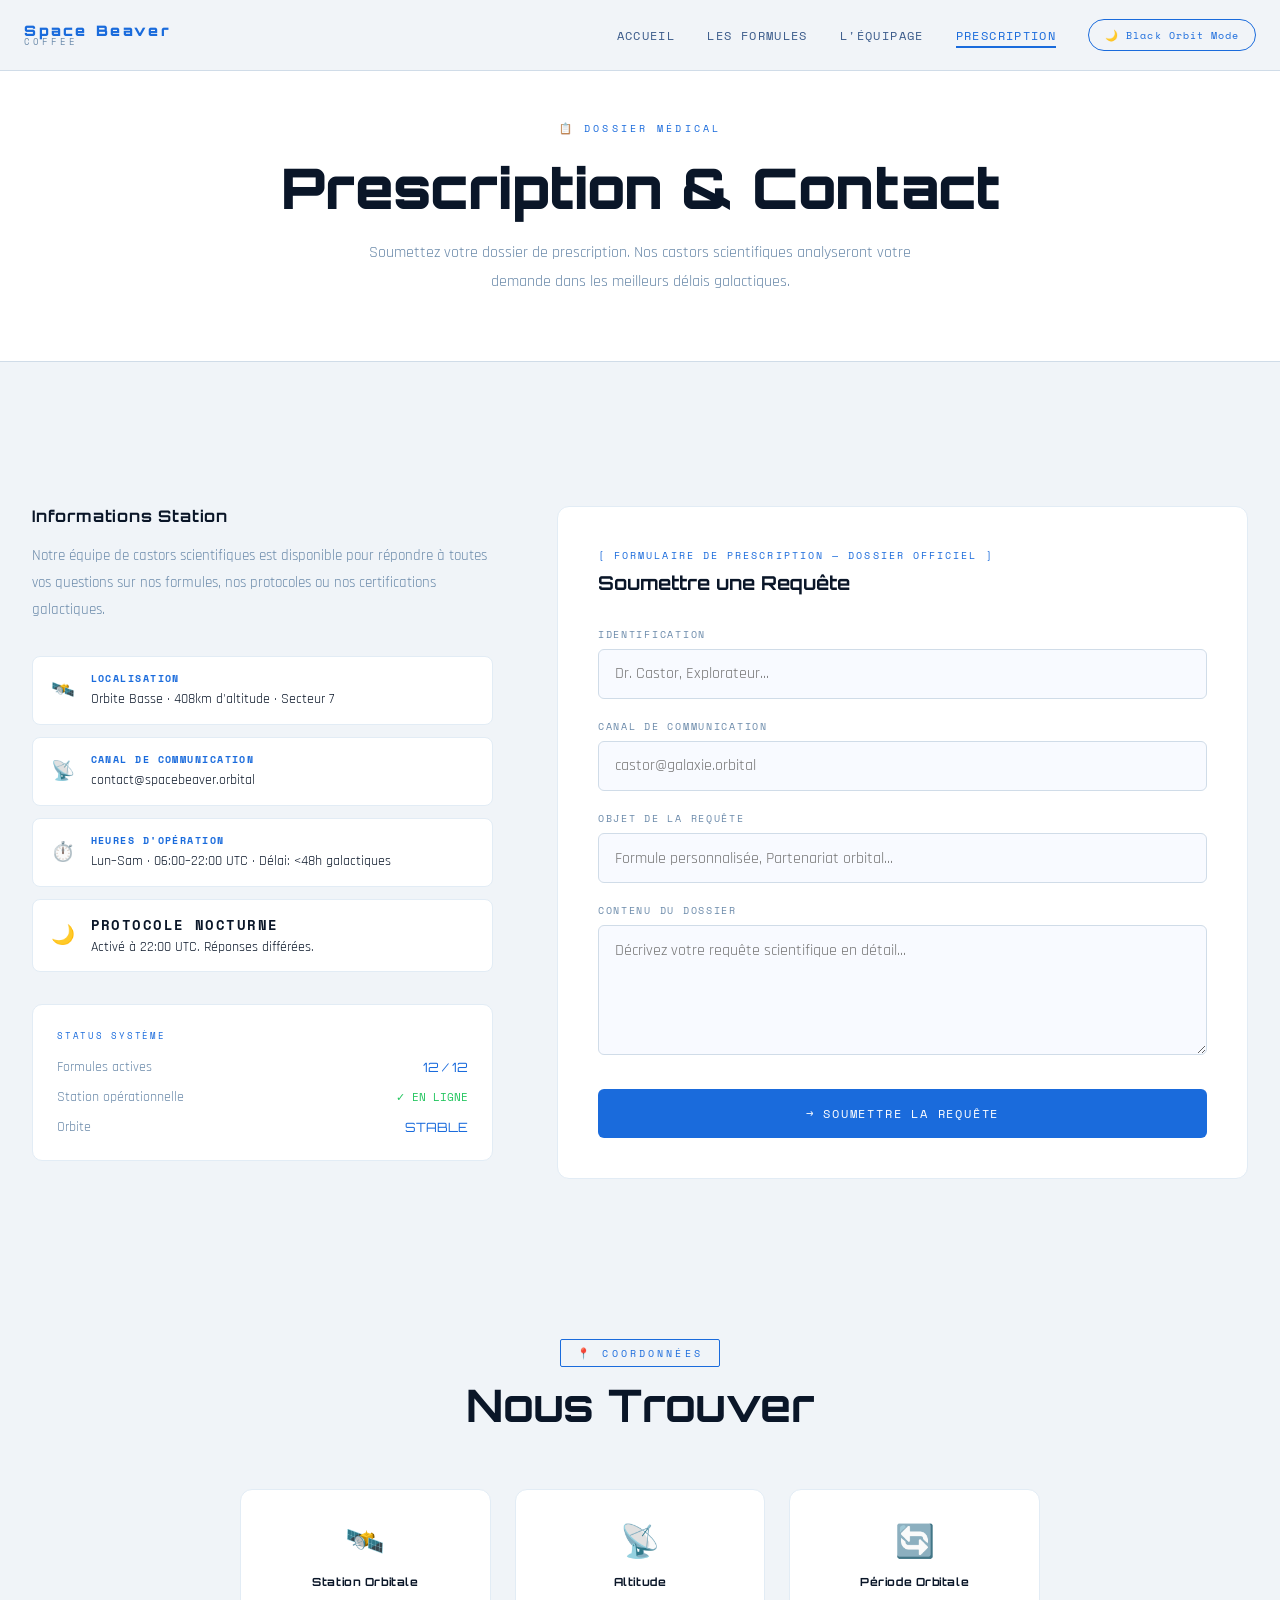
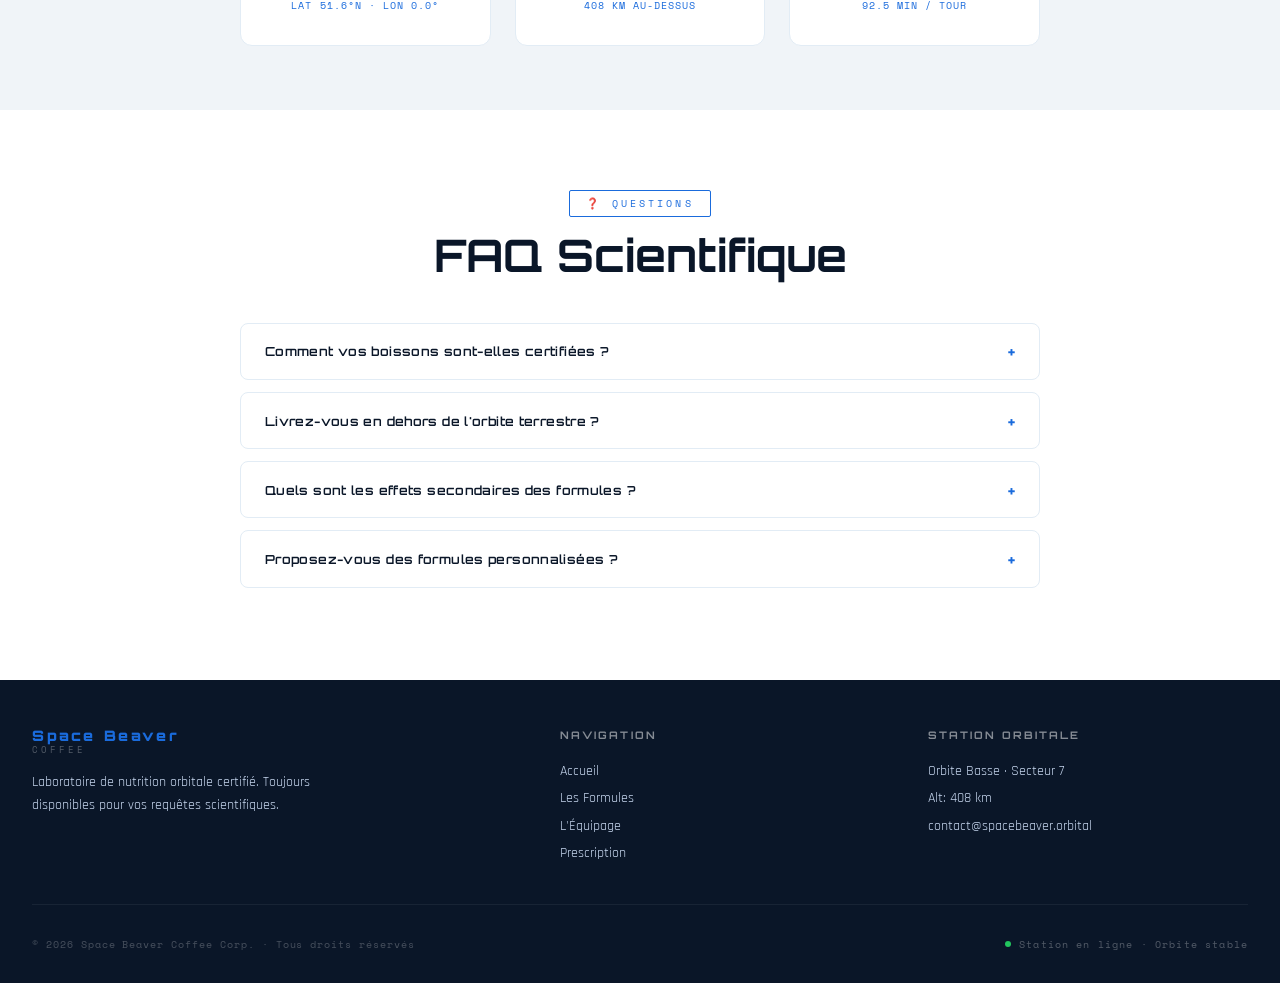
==== contact.html @ 64aaf536 "Adding V 0.4" ====
<!DOCTYPE html>
<!-- contact.html — page de contact + FAQ
     formulaire avec validation JS
     version jour : style dossier médical
     version nuit : style terminal informatique -->
<html lang="fr">
<head>
  <meta charset="UTF-8" />
  <meta name="viewport" content="width=device-width, initial-scale=1.0" />
  <title>Prescription — Space Beaver Coffee</title>
  <link rel="stylesheet" href="css/style.css" />
  <link rel="icon" href="data:image/svg+xml,<svg xmlns='http://www.w3.org/2000/svg' viewBox='0 0 100 100'><text y='.9em' font-size='90'>🦫</text></svg>" />
  <!-- styles locaux à cette page
       j'aurais pu les mettre dans style.css mais c'est plus lisible ici
       la FAQ et la section coordonnées sont propres à cette page -->
  <style>

    /* ---- PSEUDO-ÉLÉMENT TERMINAL en mode nuit ----
       j'ajoute un texte "terminal" en haut du formulaire via ::before
       ça donne l'ambiance "console" sans toucher au HTML */
    body.dark-mode .contact-form-wrapper::before {
      content: '> TERMINAL STATION NOIRE — ENCRYPTION ACTIVE';
      display: block;
      font-family: 'Space Mono', monospace;
      font-size: 0.55rem;
      letter-spacing: 0.2em;
      color: #00f5d4;
      padding: 0.5rem 0;
      border-bottom: 1px solid rgba(0,245,212,0.2);
      margin-bottom: 1.5rem;
      animation: blink 1.2s step-end infinite;
    }

    /* ---- la vraie déclaration de la classe (on garde pour héritage) ---- */
    body.dark-mode .contact-form-wrapper {
      font-family: 'Space Mono', monospace;
    }

    body.dark-mode .contact-form-wrapper::before {
      content: '> TERMINAL STATION NOIRE — ENCRYPTION ACTIVE';
      display: block;
      font-family: 'Space Mono', monospace;
      font-size: 0.55rem;
      letter-spacing: 0.2em;
      color: #00f5d4;
      padding: 0.5rem 0;
      border-bottom: 1px solid rgba(0,245,212,0.2);
      margin-bottom: 1.5rem;
      animation: blink 1.2s step-end infinite;
    }

    /* FAQ Section */
    .faq-section {
      padding: 5rem 2rem;
      background: var(--bg-secondary);
      transition: background 0.4s;
    }

    .faq-inner {
      max-width: 800px;
      margin: 0 auto;
    }

    .faq-item {
      border: 1px solid var(--border-card);
      border-radius: 8px;
      margin-bottom: 0.75rem;
      overflow: hidden;
      transition: border-color 0.3s;
    }

    .faq-item:hover { border-color: var(--accent); }

    body.dark-mode .faq-item:hover {
      box-shadow: 0 0 15px rgba(176,38,255,0.15);
    }

    .faq-question {
      width: 100%;
      background: none;
      border: none;
      padding: 1.1rem 1.5rem;
      display: flex;
      align-items: center;
      justify-content: space-between;
      cursor: pointer;
      text-align: left;
      font-family: 'Orbitron', monospace;
      font-size: 0.78rem;
      font-weight: 600;
      color: var(--text-primary);
      letter-spacing: 0.03em;
      transition: color 0.3s;
    }

    .faq-question:hover { color: var(--accent); }

    .faq-icon {
      font-size: 1rem;
      color: var(--accent);
      transition: transform 0.3s ease;
      flex-shrink: 0;
      margin-left: 1rem;
    }

    .faq-item.open .faq-icon { transform: rotate(45deg); }

    .faq-answer {
      max-height: 0;
      overflow: hidden;
      transition: max-height 0.4s ease, padding 0.3s ease;
      padding: 0 1.5rem;
      font-size: 0.9rem;
      color: var(--text-muted);
      line-height: 1.7;
      font-family: 'Rajdhani', sans-serif;
    }

    .faq-item.open .faq-answer {
      max-height: 200px;
      padding: 0 1.5rem 1.25rem;
    }

    /* Location section */
    .location-section {
      padding: 4rem 2rem;
      background: var(--bg-primary);
      text-align: center;
      transition: background 0.4s;
    }

    .location-inner { max-width: 800px; margin: 0 auto; }

    .location-card {
      display: grid;
      grid-template-columns: repeat(3, 1fr);
      gap: 1.5rem;
      margin-top: 2.5rem;
    }

    .loc-item {
      padding: 2rem 1.5rem;
      background: var(--bg-card);
      border: 1px solid var(--border-card);
      border-radius: 12px;
      transition: all 0.3s ease;
    }

    .loc-item:hover {
      border-color: var(--accent);
      transform: translateY(-4px);
      box-shadow: var(--shadow-card);
    }

    .loc-icon { font-size: 2rem; margin-bottom: 0.75rem; }

    .loc-title {
      font-family: 'Orbitron', monospace;
      font-size: 0.7rem;
      font-weight: 700;
      color: var(--text-primary);
      margin-bottom: 0.5rem;
      letter-spacing: 0.05em;
    }

    .loc-value {
      font-family: 'Space Mono', monospace;
      font-size: 0.65rem;
      color: var(--accent);
      letter-spacing: 0.1em;
    }

    body.dark-mode .loc-value {
      text-shadow: 0 0 8px rgba(176,38,255,0.4);
    }

    @media (max-width: 768px) {
      .location-card { grid-template-columns: 1fr; }
    }
  </style>
</head>
<body>

<!-- NAVBAR (commune à toutes les pages) -->
<nav class="navbar">
  <div class="nav-container">
    <a href="index.html" class="nav-logo">
      <span class="logo-top">Space Beaver</span>
      <span class="logo-bottom">Coffee</span>
    </a>
    <!-- nav-links contient aussi le bouton toggle, plus simple à gérer -->
    <ul class="nav-links" id="navLinks">
      <li><a href="index.html">Accueil</a></li>
      <li><a href="menu.html">Les Formules</a></li>
      <li><a href="crew.html">L'Équipage</a></li>
      <li><a href="contact.html" class="active">Prescription</a></li>
      <li>
        <button class="mode-toggle">🌙 Black Orbit Mode</button>
      </li>
    </ul>
    <button class="burger" id="burger" aria-label="Menu mobile">
      <span></span><span></span><span></span>
    </button>
  </div>
</nav>

<!-- PAGE HERO -->
<div class="page-hero">
  <div class="day-content">
    <span class="page-hero-label">📋 Dossier Médical</span>
    <h1 class="page-hero-title">Prescription & Contact</h1>
    <p class="page-hero-desc">Soumettez votre dossier de prescription. Nos castors scientifiques analyseront votre demande dans les meilleurs délais galactiques.</p>
  </div>
  <div class="night-content">
    <span class="page-hero-label" style="color:#b026ff;">⚡ Terminal Clandestin</span>
    <h1 class="page-hero-title" style="color:#b026ff;">Transmission Cryptée</h1>
    <p class="page-hero-desc" style="color:#9ab0d4;">Canal de communication sécurisé. Chiffrement galactique activé. Vos données sont protégées par 12 couches d'encryption quantique.</p>
  </div>
</div>

<!-- =============================================
     SECTION CONTACT
     grille 2 colonnes : infos à gauche, formulaire à droite
     le formulaire est validé en JS dans main.js
     ============================================= -->
<section class="contact-section">
  <div class="contact-inner">
    <div class="contact-grid">

      <!-- INFO PANEL -->
      <div class="contact-info reveal">
        <div class="day-content">
          <h3>Informations Station</h3>
          <p>Notre équipe de castors scientifiques est disponible pour répondre à toutes vos questions sur nos formules, nos protocoles ou nos certifications galactiques.</p>
        </div>
        <div class="night-content">
          <h3 style="color:#b026ff;">Canal Sécurisé Activé</h3>
          <p style="color:#9ab0d4;">Transmission reçue. Analyse en cours. Votre message sera traité par l'équipe nocturne après vérification de votre niveau d'habilitation.</p>
        </div>

        <div class="contact-detail">
          <span class="detail-icon">🛰️</span>
          <div class="detail-text">
            <strong>Localisation</strong>
            <span>Orbite Basse · 408km d'altitude · Secteur 7</span>
          </div>
        </div>

        <div class="contact-detail">
          <span class="detail-icon">📡</span>
          <div class="detail-text">
            <strong>Canal de communication</strong>
            <span>contact@spacebeaver.orbital</span>
          </div>
        </div>

        <div class="contact-detail">
          <span class="detail-icon">⏱️</span>
          <div class="detail-text">
            <strong>Heures d'opération</strong>
            <span>Lun–Sam · 06:00–22:00 UTC · Délai: &lt;48h galactiques</span>
          </div>
        </div>

        <div class="contact-detail">
          <span class="detail-icon">🌙</span>
          <div class="detail-text">
            <strong>
              <span class="day-content">Protocole Nocturne</span>
              <span class="night-content" style="color:#b026ff;">Protocole Actif</span>
            </strong>
            <span>
              <span class="day-content">Activé à 22:00 UTC. Réponses différées.</span>
              <span class="night-content" style="color:#b026ff;">⚠️ Surveillance renforcée en cours</span>
            </span>
          </div>
        </div>

        <!-- Stats block -->
        <div style="margin-top:2rem;padding:1.5rem;background:var(--bg-card);border:1px solid var(--border-card);border-radius:10px;" class="day-content">
          <div style="font-family:'Space Mono',monospace;font-size:0.55rem;letter-spacing:0.2em;color:var(--accent);margin-bottom:1rem;text-transform:uppercase;">Status Système</div>
          <div style="display:flex;flex-direction:column;gap:0.75rem;">
            <div style="display:flex;align-items:center;justify-content:space-between;">
              <span style="font-size:0.85rem;color:var(--text-muted);">Formules actives</span>
              <span style="font-family:'Orbitron',monospace;font-size:0.8rem;color:var(--accent);">12 / 12</span>
            </div>
            <div style="display:flex;align-items:center;justify-content:space-between;">
              <span style="font-size:0.85rem;color:var(--text-muted);">Station opérationnelle</span>
              <span style="font-family:'Space Mono',monospace;font-size:0.7rem;color:#22c55e;">✓ EN LIGNE</span>
            </div>
            <div style="display:flex;align-items:center;justify-content:space-between;">
              <span style="font-size:0.85rem;color:var(--text-muted);">Orbite</span>
              <span style="font-family:'Orbitron',monospace;font-size:0.8rem;color:var(--accent);">STABLE</span>
            </div>
          </div>
        </div>

        <div style="margin-top:2rem;padding:1.5rem;background:rgba(176,38,255,0.05);border:1px solid rgba(176,38,255,0.2);border-radius:10px;" class="night-content">
          <div style="font-family:'Space Mono',monospace;font-size:0.55rem;letter-spacing:0.2em;color:#b026ff;margin-bottom:1rem;text-transform:uppercase;animation:blink 1s step-end infinite;">⚠ ALERTE SYSTÈME — LECTURE EN COURS</div>
          <div style="display:flex;flex-direction:column;gap:0.75rem;">
            <div style="display:flex;align-items:center;justify-content:space-between;">
              <span style="font-size:0.85rem;color:#9ab0d4;">Formules clandestines</span>
              <span style="font-family:'Orbitron',monospace;font-size:0.8rem;color:#b026ff;">404</span>
            </div>
            <div style="display:flex;align-items:center;justify-content:space-between;">
              <span style="font-size:0.85rem;color:#9ab0d4;">Niveau alerte</span>
              <span style="font-family:'Space Mono',monospace;font-size:0.7rem;color:#ff4444;">⚠ CRITIQUE</span>
            </div>
            <div style="display:flex;align-items:center;justify-content:space-between;">
              <span style="font-size:0.85rem;color:#9ab0d4;">Chiffrement</span>
              <span style="font-family:'Orbitron',monospace;font-size:0.8rem;color:#00f5d4;">QUANTIQUE</span>
            </div>
          </div>
        </div>
      </div>

      <!-- CONTACT FORM -->
      <div class="contact-form-wrapper reveal">
        <div class="form-header">
          <span class="form-terminal day-content">[ FORMULAIRE DE PRESCRIPTION — DOSSIER OFFICIEL ]</span>
          <span class="form-terminal night-content" style="color:#b026ff;">[ TERMINAL NOCTURNE v2.147 — CONNEXION SÉCURISÉE ]</span>
          <h2 class="form-title">
            <span class="day-content">Soumettre une Requête</span>
            <span class="night-content" style="color:#b026ff;">Initier une Transmission</span>
          </h2>
        </div>

        <form id="contactForm" novalidate>
          <div class="form-fields">
            <div class="form-group">
              <label for="name">
                <span class="day-content">Identification</span>
                <span class="night-content" style="color:#b026ff;">// Alias ou Identité</span>
              </label>
              <input
                type="text"
                id="name"
                name="name"
                placeholder="Dr. Castor, Explorateur..."
                required
                autocomplete="name"
              />
              <span class="error-msg"></span>
            </div>

            <div class="form-group">
              <label for="email">
                <span class="day-content">Canal de Communication</span>
                <span class="night-content" style="color:#b026ff;">// Adresse de Transmission</span>
              </label>
              <input
                type="email"
                id="email"
                name="email"
                placeholder="castor@galaxie.orbital"
                required
                autocomplete="email"
              />
              <span class="error-msg"></span>
            </div>

            <div class="form-group">
              <label for="subject">
                <span class="day-content">Objet de la Requête</span>
                <span class="night-content" style="color:#b026ff;">// Objet de la Mission</span>
              </label>
              <input
                type="text"
                id="subject"
                name="subject"
                placeholder="Formule personnalisée, Partenariat orbital..."
              />
              <span class="error-msg"></span>
            </div>

            <div class="form-group">
              <label for="message">
                <span class="day-content">Contenu du Dossier</span>
                <span class="night-content" style="color:#b026ff;">// Message Chiffré</span>
              </label>
              <textarea
                id="message"
                name="message"
                placeholder="Décrivez votre requête scientifique en détail..."
                required
              ></textarea>
              <span class="error-msg"></span>
            </div>

            <button type="submit" class="form-submit">
              <span class="day-content">→ Soumettre la Requête</span>
              <span class="night-content">⚡ INITIER LA TRANSMISSION</span>
            </button>
          </div>

          <div class="form-success">
            <div class="success-icon day-content">✅</div>
            <div class="success-icon night-content" style="display:none;">⚡</div>
            <p class="day-content">Dossier reçu et enregistré. Nos castors scientifiques analyseront votre requête dans les 48 heures galactiques.</p>
            <p class="night-content" style="color:#b026ff;display:none;">
              TRANSMISSION REÇUE.<br>
              ANALYSE EN COURS...<br>
              Le Dr. Beaverstein vous contactera via canal sécurisé.
            </p>
          </div>
        </form>
      </div>
    </div>
  </div>
</section>

<!-- coordonnées orbitales — juste 3 stats dans une grille -->
<section class="location-section">
  <div class="location-inner">
    <div class="section-header reveal">
      <span class="section-label">📍 Coordonnées</span>
      <h2 class="section-title">Nous Trouver</h2>
    </div>

    <div class="location-card">
      <div class="loc-item reveal">
        <div class="loc-icon">🛰️</div>
        <p class="loc-title">Station Orbitale</p>
        <p class="loc-value">LAT 51.6°N · LON 0.0°</p>
      </div>
      <div class="loc-item reveal">
        <div class="loc-icon">📡</div>
        <p class="loc-title">Altitude</p>
        <p class="loc-value">408 KM AU-DESSUS</p>
      </div>
      <div class="loc-item reveal">
        <div class="loc-icon">🔄</div>
        <p class="loc-title">Période Orbitale</p>
        <p class="loc-value">92.5 MIN / TOUR</p>
      </div>
    </div>
  </div>
</section>

<!-- =============================================
     FAQ ACCORDÉON
     le JS toggleFaq() est en bas de cette page
     ============================================= -->
<section class="faq-section">
  <div class="faq-inner">
    <div class="section-header reveal" style="text-align:center;margin-bottom:2.5rem;">
      <span class="section-label">❓ Questions</span>
      <h2 class="section-title">
        <span class="day-content">FAQ Scientifique</span>
        <span class="night-content">Données Classifiées</span>
      </h2>
    </div>

    <div class="faq-item reveal">
      <button class="faq-question" onclick="toggleFaq(this)">
        <span class="day-content">Comment vos boissons sont-elles certifiées ?</span>
        <span class="night-content" style="color:#9ab0d4;">Pourquoi certaines formules sont-elles interdites ?</span>
        <span class="faq-icon">+</span>
      </button>
      <div class="faq-answer">
        <span class="day-content">Chaque formule passe par 47 protocoles de validation en conditions orbitales. Nos scanners moléculaires vérifient chaque composant à 0.001 mg près avant d'obtenir le tampon galactique officiel.</span>
        <span class="night-content" style="color:#9ab0d4;">Parce qu'elles sont trop efficaces. Les autorités galactiques ont peur de ce qu'elles ne comprennent pas. Nous, on comprend. Et on continue.</span>
      </div>
    </div>

    <div class="faq-item reveal">
      <button class="faq-question" onclick="toggleFaq(this)">
        <span class="day-content">Livrez-vous en dehors de l'orbite terrestre ?</span>
        <span class="night-content" style="color:#9ab0d4;">Comment accéder aux formules nocturnes ?</span>
        <span class="faq-icon">+</span>
      </button>
      <div class="faq-answer">
        <span class="day-content">Oui ! Nos pods de livraison desservent actuellement Mars, la Lune et les stations Lagrange. Les délais varient de 2 à 47 jours terrestres selon votre localisation dans le système solaire.</span>
        <span class="night-content" style="color:#9ab0d4;">Vous devez d'abord trouver le Dr. Beaverstein. Si vous lisez ceci, vous avez déjà passé la première étape. Soumettez une transmission via le formulaire et attendez sa réponse.</span>
      </div>
    </div>

    <div class="faq-item reveal">
      <button class="faq-question" onclick="toggleFaq(this)">
        <span class="day-content">Quels sont les effets secondaires des formules ?</span>
        <span class="night-content" style="color:#9ab0d4;">Y a-t-il des risques avec les formules expérimentales ?</span>
        <span class="faq-icon">+</span>
      </button>
      <div class="faq-answer">
        <span class="day-content">Nos formules certifiées ont été testées sur plus de 10 000 sujets volontaires. Les effets secondaires possibles incluent : légère euphorie, augmentation de la productivité à 340%, et une passion soudaine pour la science.</span>
        <span class="night-content" style="color:#9ab0d4;">Des risques ? Bien sûr. C'est la science. L'important c'est que ça fonctionne. Dr. Beaverstein a survécu à 47 tests personnels. Il va "très bien". Définissez "très bien".</span>
      </div>
    </div>

    <div class="faq-item reveal">
      <button class="faq-question" onclick="toggleFaq(this)">
        <span class="day-content">Proposez-vous des formules personnalisées ?</span>
        <span class="night-content" style="color:#9ab0d4;">Comment rejoindre la Division Expérimentale ?</span>
        <span class="faq-icon">+</span>
      </button>
      <div class="faq-answer">
        <span class="day-content">Absolument ! Dr. Castor Nova propose des consultations de formulation personnalisée. Chaque formule est développée selon votre profil biochimique, vos objectifs et votre tolérance à la caféine orbitale.</span>
        <span class="night-content" style="color:#9ab0d4;">On ne recrute pas. On choisit. Si vous avez les qualités requises (curiosité, audace, mépris des règles galactiques), Shadow Fibra vous contactera. Ou pas. C'est ainsi.</span>
      </div>
    </div>
  </div>
</section>

<!-- FOOTER -->
<footer>
  <div class="footer-inner">
    <div class="footer-top">
      <div class="footer-brand">
        <div class="nav-logo" style="margin-bottom:1rem;">
          <span class="logo-top">Space Beaver</span>
          <span class="logo-bottom">Coffee</span>
        </div>
        <p>Laboratoire de nutrition orbitale certifié. Toujours disponibles pour vos requêtes scientifiques.</p>
      </div>
      <div class="footer-col">
        <h4>Navigation</h4>
        <a href="index.html">Accueil</a>
        <a href="menu.html">Les Formules</a>
        <a href="crew.html">L'Équipage</a>
        <a href="contact.html">Prescription</a>
      </div>
      <div class="footer-col">
        <h4>Station Orbitale</h4>
        <a href="#">Orbite Basse · Secteur 7</a>
        <a href="#">Alt: 408 km</a>
        <a href="#">contact@spacebeaver.orbital</a>
      </div>
    </div>
    <div class="footer-bottom">
      <p class="footer-copy">© <span class="footer-year"></span> Space Beaver Coffee Corp. · Tous droits réservés</p>
      <div class="footer-status">
        <div class="status-dot"></div>
        <span>Station en ligne · Orbite stable</span>
      </div>
    </div>
  </div>
</footer>

<script src="js/main.js"></script>
<script>
  /* toggleFaq : ouvre/ferme les items FAQ
     j'aurais pu mettre ça dans main.js mais c'est plus clair ici
     car c'est une fonctionnalité propre à contact.html */
  function toggleFaq(btn) {
    const item = btn.closest('.faq-item');
    const isOpen = item.classList.contains('open');
    // Close all
    document.querySelectorAll('.faq-item').forEach(i => i.classList.remove('open'));
    // Toggle current
    if (!isOpen) item.classList.add('open');
  }

  // Patch dark mode form success messages
  document.addEventListener('DOMContentLoaded', () => {
    const form = document.getElementById('contactForm');
    if (!form) return;

    const originalSubmit = form.onsubmit;
    form.addEventListener('submit', () => {
      const isDark = document.body.classList.contains('dark-mode');
      const daySuccess = form.querySelector('.form-success .day-content');
      const nightSuccess = form.querySelector('.form-success .night-content');
      const dayIcon = form.querySelector('.form-success .success-icon.day-content');
      const nightIcon = form.querySelector('.form-success .success-icon.night-content');

      if (isDark) {
        if (daySuccess) daySuccess.style.display = 'none';
        if (nightSuccess) nightSuccess.style.display = 'block';
        if (dayIcon) dayIcon.style.display = 'none';
        if (nightIcon) nightIcon.style.display = 'block';
      } else {
        if (daySuccess) daySuccess.style.display = 'block';
        if (nightSuccess) nightSuccess.style.display = 'none';
        if (dayIcon) dayIcon.style.display = 'block';
        if (nightIcon) nightIcon.style.display = 'none';
      }
    });
  });
</script>
</body>
</html>
---- css/style.css ----
/* ============================================================
   style.css — Feuille de style principale de Space Beaver Coffee
   Organisé par grandes sections pour s'y retrouver facilement
   ============================================================ */


/* ============================================================
   IMPORT DES POLICES (Google Fonts)
   Orbitron  → titres futuristes
   Space Mono → labels techniques, petits textes mono
   Rajdhani  → corps de texte, plus lisible que Orbitron
   ============================================================ */
@import url('https://fonts.googleapis.com/css2?family=Orbitron:wght@400;600;700;900&family=Space+Mono:ital,wght@0,400;0,700;1,400&family=Rajdhani:wght@300;400;600;700&display=swap');


/* ============================================================
   VARIABLES CSS — THÈME JOUR (mode par défaut)
   Toutes les couleurs sont centralisées ici.
   Pour changer le thème, on modifie juste ces valeurs.
   La notation --nom-variable est propre au CSS moderne.
   ============================================================ */
:root {
  /* Fonds */
  --bg-primary:   #f0f4f8;
  --bg-secondary: #ffffff;
  --bg-card:      #ffffff;

  /* Textes */
  --text-primary:   #0a1628;
  --text-secondary: #3a5a8a;
  --text-muted:     #6b8aaa;

  /* Couleur principale (bleu scientifique) */
  --accent:           #1a6bdc;
  --accent-hover:     #0f4fa8;
  --accent-secondary: #00b4d8;

  /* Bordures */
  --border:      #d0dce8;
  --border-card: #e2ecf5;

  /* Ombres */
  --shadow:       0 4px 24px rgba(26,107,220,0.08);
  --shadow-card:  0 2px 16px rgba(26,107,220,0.10);
  --shadow-hover: 0 8px 32px rgba(26,107,220,0.18);

  /* Navbar avec flou (effet verre dépoli) */
  --nav-bg: rgba(240,244,248,0.92);

  /* Dégradé sombre sur le hero pour que le texte reste lisible */
  --hero-overlay: linear-gradient(135deg, rgba(10,22,40,0.82) 0%, rgba(26,107,220,0.35) 100%);

  /* Badges et tags colorés */
  --badge-bg:    #e8f0fe;
  --badge-color: #1a6bdc;
  --tag-bg:      #e0f0ff;

  /* Pas d'effet glow en mode jour */
  --glow: none;

  /* Les cartes ne se transforment pas en mode jour */
  --card-transform: none;

  /* Footer toujours sombre même en mode jour */
  --footer-bg:   #0a1628;
  --footer-text: #c8d8f0;

  --hero-text:   #ffffff;
  --section-alt: #e8f0fb;
  --input-bg:    #f8faff;
  --price-color: #1a6bdc;
}


/* ============================================================
   VARIABLES CSS — THÈME NUIT
   On écrase les mêmes variables quand .dark-mode est sur le body.
   Le JS ajoute/retire cette classe au clic sur le bouton toggle.
   ============================================================ */
body.dark-mode {
  --bg-primary:   #070a10;
  --bg-secondary: #0d1220;
  --bg-card:      #111827;

  --text-primary:   #e8f0ff;
  --text-secondary: #9ab0d4;
  --text-muted:     #5a7090;

  /* Violet néon pour le mode nuit */
  --accent:           #b026ff;
  --accent-hover:     #8a00dd;
  --accent-secondary: #00f5d4;

  --border:      #1e2d45;
  --border-card: #1a2540;

  /* Ombres violettes lumineuses */
  --shadow:       0 4px 32px rgba(176,38,255,0.15);
  --shadow-card:  0 2px 20px rgba(176,38,255,0.12);
  --shadow-hover: 0 0 40px rgba(176,38,255,0.4), 0 0 80px rgba(176,38,255,0.15);

  --nav-bg: rgba(7,10,16,0.95);
  --hero-overlay: linear-gradient(135deg, rgba(7,10,16,0.92) 0%, rgba(176,38,255,0.25) 100%);

  --badge-bg:    #1a0a2e;
  --badge-color: #b026ff;
  --tag-bg:      #0d1a30;

  /* Effet néon sur certains éléments */
  --glow: 0 0 20px rgba(176,38,255,0.6), 0 0 60px rgba(176,38,255,0.2);

  /* Les cartes montent légèrement au hover en mode nuit */
  --card-transform: translateY(-4px);

  --footer-bg:   #050709;
  --footer-text: #5a7090;

  --hero-text:   #e8f0ff;
  --section-alt: #0a0f1a;
  --input-bg:    #0d1220;
  --price-color: #00f5d4;
}


/* ============================================================
   RESET DE BASE
   Remet à zéro les marges/paddings des navigateurs
   box-sizing: border-box évite les débordements de mise en page
   ============================================================ */
*, *::before, *::after {
  box-sizing: border-box;
  margin: 0;
  padding: 0;
}

html {
  scroll-behavior: smooth; /* scroll doux quand on clique sur une ancre # */
}

body {
  font-family: 'Rajdhani', sans-serif;
  background-color: var(--bg-primary);
  color: var(--text-primary);
  transition: background-color 0.4s ease, color 0.4s ease; /* transition fluide jour/nuit */
  overflow-x: hidden; /* évite le scroll horizontal non voulu */
  min-height: 100vh;
}

/* Étoiles en fond en mode nuit, générées via plusieurs radial-gradient */
body.dark-mode::before {
  content: '';
  position: fixed;
  top: 0; left: 0;
  width: 100%; height: 100%;
  background-image:
    radial-gradient(1px 1px at 10% 20%, rgba(255,255,255,0.8) 0%, transparent 100%),
    radial-gradient(1px 1px at 30% 60%, rgba(255,255,255,0.6) 0%, transparent 100%),
    radial-gradient(1px 1px at 50% 10%, rgba(255,255,255,0.9) 0%, transparent 100%),
    radial-gradient(1px 1px at 70% 80%, rgba(255,255,255,0.5) 0%, transparent 100%),
    radial-gradient(1px 1px at 90% 40%, rgba(255,255,255,0.7) 0%, transparent 100%),
    radial-gradient(1px 1px at 20% 90%, rgba(255,255,255,0.4) 0%, transparent 100%),
    radial-gradient(1px 1px at 80% 15%, rgba(255,255,255,0.6) 0%, transparent 100%),
    radial-gradient(2px 2px at 45% 50%, rgba(176,38,255,0.5) 0%, transparent 100%),
    radial-gradient(2px 2px at 65% 30%, rgba(0,245,212,0.4) 0%, transparent 100%);
  pointer-events: none; /* ne bloque pas les clics */
  z-index: 0;
  animation: twinkle 4s ease-in-out infinite alternate;
}

@keyframes twinkle {
  0%   { opacity: 0.6; }
  100% { opacity: 1; }
}

/* Réinitialisation rapide pour images et liens */
img { max-width: 100%; height: auto; display: block; }
a   { text-decoration: none; color: inherit; }
ul  { list-style: none; }


/* ============================================================
   NAVBAR — Barre de navigation fixe en haut
   backdrop-filter: blur donne l'effet "verre dépoli"
   ============================================================ */
.navbar {
  position: fixed;
  top: 0; left: 0; right: 0;
  z-index: 1000; /* au-dessus de tout le reste */
  background: var(--nav-bg);
  backdrop-filter: blur(16px);
  -webkit-backdrop-filter: blur(16px); /* préfixe nécessaire pour Safari */
  border-bottom: 1px solid var(--border);
  transition: all 0.4s ease;
  padding: 0 1.5rem;
}

.nav-container {
  max-width: 1280px;
  margin: 0 auto; /* centrage */
  display: flex;
  align-items: center;
  justify-content: space-between;
  height: 70px;
}

/* Logo en deux lignes */
.nav-logo {
  display: flex;
  flex-direction: column;
  line-height: 1;
}

.logo-top {
  font-family: 'Orbitron', monospace;
  font-size: 0.9rem;
  font-weight: 900;
  letter-spacing: 0.18em;
  color: var(--accent);
  transition: color 0.4s;
}

.logo-bottom {
  font-family: 'Space Mono', monospace;
  font-size: 0.55rem;
  letter-spacing: 0.35em;
  color: var(--text-muted);
  text-transform: uppercase;
}

body.dark-mode .logo-top {
  text-shadow: var(--glow);
}

/* Liens de navigation */
.nav-links {
  display: flex;
  align-items: center;
  gap: 2rem;
}

.nav-links a {
  font-family: 'Space Mono', monospace;
  font-size: 0.72rem;
  letter-spacing: 0.12em;
  text-transform: uppercase;
  color: var(--text-secondary);
  transition: color 0.3s;
  position: relative;
  padding-bottom: 4px;
}

/* Soulignement animé au hover : ::after part de width:0 → width:100% */
.nav-links a::after {
  content: '';
  position: absolute;
  bottom: 0; left: 0;
  width: 0;
  height: 2px;
  background: var(--accent);
  transition: width 0.3s ease;
}

.nav-links a:hover,
.nav-links a.active           { color: var(--accent); }
.nav-links a:hover::after,
.nav-links a.active::after    { width: 100%; }

/* Bouton toggle jour/nuit */
.mode-toggle {
  display: flex;
  align-items: center;
  gap: 0.5rem;
  padding: 0.45rem 1rem;
  border: 1px solid var(--accent);
  border-radius: 50px;
  background: transparent;
  color: var(--accent);
  font-family: 'Space Mono', monospace;
  font-size: 0.65rem;
  letter-spacing: 0.1em;
  cursor: pointer;
  transition: all 0.3s ease;
  white-space: nowrap;
}

.mode-toggle:hover {
  background: var(--accent);
  color: #fff;
  box-shadow: var(--shadow);
}

body.dark-mode .mode-toggle {
  box-shadow: var(--glow);
}

/* Bouton burger (mobile) — caché sur desktop */
.burger {
  display: none;
  flex-direction: column;
  gap: 5px;
  cursor: pointer;
  padding: 4px;
  background: none;
  border: none;
}

.burger span {
  display: block;
  width: 24px;
  height: 2px;
  background: var(--text-primary);
  border-radius: 2px;
  transition: all 0.3s ease;
}

/* Animation 3 traits → croix quand .active est ajouté par le JS */
.burger.active span:nth-child(1) { transform: translateY(7px) rotate(45deg); }
.burger.active span:nth-child(2) { opacity: 0; }
.burger.active span:nth-child(3) { transform: translateY(-7px) rotate(-45deg); }

/* Responsive mobile : en dessous de 768px */
@media (max-width: 768px) {
  .burger { display: flex; }

  /* Menu caché via max-height:0 (on ne peut pas animer display:none) */
  .nav-links {
    position: fixed;
    top: 70px; left: 0; right: 0;
    background: var(--nav-bg);
    backdrop-filter: blur(20px);
    flex-direction: column;
    gap: 0;
    padding: 0;
    max-height: 0;
    overflow: hidden;
    transition: max-height 0.4s ease, padding 0.4s ease;
    border-bottom: 1px solid var(--border);
  }

  /* Quand .open est ajouté par le JS, le menu se déplie */
  .nav-links.open {
    max-height: 400px;
    padding: 1rem 0;
  }

  .nav-links a {
    padding: 1rem 2rem;
    font-size: 0.8rem;
    width: 100%;
    text-align: center;
  }

  .nav-links a::after { display: none; }

  .mode-toggle { margin: 0.5rem auto; }
}


/* ============================================================
   SECTION HERO — Grande image plein écran
   Deux divs superposés pour les fonds jour/nuit
   On bascule via opacity (transition douce)
   ============================================================ */
.hero {
  position: relative;
  min-height: 100vh;
  display: flex;
  align-items: center;
  overflow: hidden;
}

/* Conteneur de fond commun aux deux modes */
.hero-bg {
  position: absolute;
  inset: 0;
  background-size: cover;
  background-position: center;
  transition: opacity 0.6s ease;
}

/* Fond MODE JOUR — fichier : assets/images/hero-lab-day.png
   Le dégradé sert de fallback si l'image ne charge pas */
.hero-bg-day {
  background:
    url('../assets/images/hero-lab-day.png') center/cover no-repeat,
    linear-gradient(135deg, #0a1628 0%, #1a6bdc 100%);
}

/* Fond MODE NUIT — fichier : assets/images/hero-lab-night.png */
.hero-bg-night {
  background:
    url('../assets/images/hero-lab-night.png') center/cover no-repeat,
    linear-gradient(135deg, #070a10 0%, #2a0845 100%);
  opacity: 0;
}

/* Basculement d'opacity selon le mode actif */
body.dark-mode .hero-bg-day   { opacity: 0; }
body.dark-mode .hero-bg-night { opacity: 1; }
body:not(.dark-mode) .hero-bg-day   { opacity: 1; }
body:not(.dark-mode) .hero-bg-night { opacity: 0; }

/* Overlay sombre pour lisibilité du texte */
.hero-overlay {
  position: absolute;
  inset: 0;
  background: var(--hero-overlay);
  transition: background 0.6s ease;
}

/* Contenu textuel du hero, au-dessus de l'overlay */
.hero-content {
  position: relative;
  z-index: 2;
  max-width: 1280px;
  margin: 0 auto;
  padding: 120px 2rem 4rem;
  width: 100%;
}

/* Badge au-dessus du titre */
.hero-badge {
  display: inline-flex;
  align-items: center;
  gap: 0.5rem;
  padding: 0.4rem 1rem;
  border: 1px solid rgba(255,255,255,0.3);
  border-radius: 50px;
  font-family: 'Space Mono', monospace;
  font-size: 0.65rem;
  letter-spacing: 0.2em;
  color: rgba(255,255,255,0.7);
  margin-bottom: 1.5rem;
  backdrop-filter: blur(8px);
  background: rgba(255,255,255,0.08);
  animation: fadeSlideDown 0.8s ease both;
}

body.dark-mode .hero-badge {
  border-color: rgba(176,38,255,0.4);
  color: rgba(176,38,255,0.9);
  background: rgba(176,38,255,0.08);
  box-shadow: 0 0 20px rgba(176,38,255,0.2);
}

/* Titre principal — clamp() ajuste la taille selon la largeur d'écran */
.hero-title {
  font-family: 'Orbitron', monospace;
  font-size: clamp(2.5rem, 6vw, 5rem);
  font-weight: 900;
  line-height: 1.05;
  color: var(--hero-text);
  margin-bottom: 1.5rem;
  animation: fadeSlideDown 0.8s 0.1s ease both;
  max-width: 700px;
}

.hero-title span {
  color: var(--accent);
  display: block;
}

body.dark-mode .hero-title span { text-shadow: var(--glow); }

.hero-subtitle {
  font-family: 'Rajdhani', sans-serif;
  font-size: clamp(1rem, 2vw, 1.25rem);
  font-weight: 300;
  color: rgba(255,255,255,0.75);
  line-height: 1.7;
  max-width: 520px;
  margin-bottom: 2.5rem;
  animation: fadeSlideDown 0.8s 0.2s ease both;
}

/* Bouton d'appel à l'action (CTA) */
.hero-cta {
  display: inline-flex;
  align-items: center;
  gap: 0.75rem;
  padding: 1rem 2.2rem;
  background: var(--accent);
  color: white;
  font-family: 'Space Mono', monospace;
  font-size: 0.8rem;
  letter-spacing: 0.1em;
  text-transform: uppercase;
  border-radius: 4px;
  transition: all 0.3s ease;
  animation: fadeSlideDown 0.8s 0.3s ease both;
  border: none;
  cursor: pointer;
  text-decoration: none;
}

.hero-cta:hover {
  background: var(--accent-hover);
  transform: translateY(-2px);
  box-shadow: var(--shadow-hover);
}

body.dark-mode .hero-cta { box-shadow: var(--glow); }

/* La flèche → dans le bouton se déplace au hover */
.hero-cta .arrow { transition: transform 0.3s ease; }
.hero-cta:hover .arrow { transform: translateX(5px); }

/* Petits tags informatifs sous le CTA */
.hero-tags {
  display: flex;
  flex-wrap: wrap;
  gap: 0.75rem;
  margin-top: 3rem;
  animation: fadeSlideDown 0.8s 0.4s ease both;
}

.hero-tag {
  padding: 0.3rem 0.9rem;
  border: 1px solid rgba(255,255,255,0.2);
  border-radius: 3px;
  font-family: 'Space Mono', monospace;
  font-size: 0.6rem;
  letter-spacing: 0.15em;
  color: rgba(255,255,255,0.5);
  text-transform: uppercase;
}

body.dark-mode .hero-tag {
  border-color: rgba(176,38,255,0.3);
  color: rgba(176,38,255,0.6);
}

/* Indicateur "explorer" en bas du hero */
.hero-scroll {
  position: absolute;
  bottom: 2.5rem;
  left: 50%;
  transform: translateX(-50%);
  display: flex;
  flex-direction: column;
  align-items: center;
  gap: 0.5rem;
  z-index: 2;
  animation: bounce 2s infinite;
}

.hero-scroll span {
  font-family: 'Space Mono', monospace;
  font-size: 0.55rem;
  letter-spacing: 0.2em;
  color: rgba(255,255,255,0.4);
  text-transform: uppercase;
}

.scroll-line {
  width: 1px;
  height: 40px;
  background: linear-gradient(to bottom, rgba(255,255,255,0.5), transparent);
}

@keyframes bounce {
  0%, 100% { transform: translateX(-50%) translateY(0); }
  50%       { transform: translateX(-50%) translateY(-6px); }
}


/* ============================================================
   ÉLÉMENTS COMMUNS AUX SECTIONS
   section en position relative pour rester au-dessus
   du pseudo-élément étoiles du body (z-index: 0)
   ============================================================ */
section {
  position: relative;
  z-index: 1;
}

/* En-tête de section : label + titre + séparateur */
.section-header { text-align: center; margin-bottom: 3.5rem; }

.section-label {
  display: inline-block;
  font-family: 'Space Mono', monospace;
  font-size: 0.65rem;
  letter-spacing: 0.3em;
  text-transform: uppercase;
  color: var(--accent);
  margin-bottom: 0.75rem;
  padding: 0.3rem 1rem;
  border: 1px solid var(--accent);
  border-radius: 2px;
}

body.dark-mode .section-label {
  text-shadow: var(--glow);
  box-shadow: 0 0 10px rgba(176,38,255,0.2);
}

.section-title {
  font-family: 'Orbitron', monospace;
  font-size: clamp(1.6rem, 4vw, 2.8rem);
  font-weight: 700;
  color: var(--text-primary);
  margin-bottom: 1rem;
  line-height: 1.2;
}

.section-divider {
  display: flex;
  align-items: center;
  justify-content: center;
  gap: 1rem;
  margin-top: 1rem;
}

.divider-dot  { font-size: 0.6rem; color: var(--accent); }
.divider-line { width: 60px; height: 1px; background: var(--border); }

body.dark-mode .divider-line { background: rgba(176,38,255,0.3); }

.section-desc {
  font-size: 1.05rem;
  color: var(--text-secondary);
  max-width: 600px;
  margin: 1rem auto 0;
  line-height: 1.8;
}


/* ============================================================
   SECTION CONCEPT — Grille 2 colonnes texte + image
   ============================================================ */
.concept {
  padding: 6rem 2rem;
  background: var(--bg-secondary);
  transition: background 0.4s;
}

.concept-inner { max-width: 1280px; margin: 0 auto; }

.concept-grid {
  display: grid;
  grid-template-columns: 1fr 1fr;
  gap: 4rem;
  align-items: center;
  margin-top: 3rem;
}

.concept-text p {
  font-size: 1.05rem;
  color: var(--text-secondary);
  line-height: 1.8;
  margin-bottom: 1.5rem;
}

.concept-features { display: flex; flex-direction: column; gap: 1rem; margin-top: 2rem; }

.concept-feature {
  display: flex;
  align-items: flex-start;
  gap: 1rem;
  padding: 1rem 1.25rem;
  background: var(--bg-card);
  border: 1px solid var(--border-card);
  border-radius: 8px;
  transition: all 0.3s ease;
}

/* Glissement vers la droite au hover */
.concept-feature:hover {
  border-color: var(--accent);
  transform: translateX(4px);
  box-shadow: var(--shadow-card);
}

.feature-icon { font-size: 1.4rem; flex-shrink: 0; }

.feature-text strong {
  display: block;
  font-family: 'Orbitron', monospace;
  font-size: 0.75rem;
  font-weight: 700;
  color: var(--text-primary);
  margin-bottom: 0.25rem;
  letter-spacing: 0.05em;
}

.feature-text p { font-size: 0.9rem; color: var(--text-muted); margin: 0; }

/* Partie droite : cadre image */
.concept-visual { position: relative; }

.concept-image-frame {
  position: relative;
  border-radius: 12px;
  overflow: hidden;
  aspect-ratio: 4/3; /* maintient le ratio même sans image */
  border: 1px solid var(--border);
}

/* Image réelle dans le cadre concept
   position: absolute pour remplir tout le cadre
   object-fit: cover pour ne pas déformer l'image */
.concept-img {
  position: absolute;
  inset: 0;
  width: 100%;
  height: 100%;
  object-fit: cover;
  object-position: center;
  transition: transform 0.5s ease;
  border-radius: 12px;
}

.concept-image-frame:hover .concept-img { transform: scale(1.03); }

/* Fallback emoji si l'image ne charge pas
   display:none par défaut, onerror le passe à flex */
.concept-img-fallback {
  display: none;
  position: absolute;
  inset: 0;
  align-items: center;
  justify-content: center;
  font-size: 8rem;
  background: linear-gradient(135deg, #e8f0fb, #c8daf5);
}

/* Petite carte statistique superposée en bas à droite */
.concept-overlay-card {
  position: absolute;
  bottom: -1.5rem;
  right: -1.5rem;
  background: var(--bg-card);
  border: 1px solid var(--border-card);
  border-radius: 10px;
  padding: 1.2rem 1.5rem;
  box-shadow: var(--shadow-card);
}

body.dark-mode .concept-overlay-card {
  box-shadow: 0 0 30px rgba(176,38,255,0.2);
  border-color: rgba(176,38,255,0.3);
}

.overlay-stat {
  font-family: 'Orbitron', monospace;
  font-size: 2rem;
  font-weight: 900;
  color: var(--accent);
  line-height: 1;
  display: block;
}

body.dark-mode .overlay-stat { text-shadow: var(--glow); }

.overlay-label {
  font-family: 'Space Mono', monospace;
  font-size: 0.6rem;
  letter-spacing: 0.15em;
  color: var(--text-muted);
  text-transform: uppercase;
  display: block;
  margin-top: 0.25rem;
}

@media (max-width: 768px) {
  .concept-grid { grid-template-columns: 1fr; gap: 2.5rem; }
  .concept-overlay-card { right: 0; bottom: -1rem; }
}


/* ============================================================
   CARTES PRODUITS — Grille responsive auto-fill
   ============================================================ */
.products-section {
  padding: 6rem 2rem;
  background: var(--bg-primary);
  transition: background 0.4s;
}

.products-section.alt { background: var(--section-alt); }

.products-inner { max-width: 1280px; margin: 0 auto; }

/* auto-fill : chaque carte fait au minimum 260px
   le navigateur calcule le nombre de colonnes tout seul */
.products-grid {
  display: grid;
  grid-template-columns: repeat(auto-fill, minmax(260px, 1fr));
  gap: 1.5rem;
  margin-top: 3rem;
}

.product-card {
  background: var(--bg-card);
  border: 1px solid var(--border-card);
  border-radius: 12px;
  overflow: hidden;
  transition: all 0.35s ease;
}

.product-card:hover {
  transform: var(--card-transform, translateY(-4px));
  box-shadow: var(--shadow-hover);
  border-color: var(--accent);
}

/* Zone image de la carte (emoji ou future illustration) */
.card-image {
  aspect-ratio: 16/9;
  overflow: hidden;
  position: relative;
  background: var(--bg-primary);
  display: flex;
  align-items: center;
  justify-content: center;
}

/* Overlay coloré sur les images de carte en mode nuit */
body.dark-mode .card-image::after {
  content: '';
  position: absolute;
  inset: 0;
  background: linear-gradient(135deg, rgba(176,38,255,0.15), rgba(0,245,212,0.08));
  mix-blend-mode: overlay;
  pointer-events: none;
}

/* Avatars castors dans les cartes équipage
   Fichiers PNG dans assets/images/ avec fallback emoji via onerror */
.crew-avatar-img {
  width: 100%;
  height: 100%;
  object-fit: cover;
  object-position: center top;
  border-radius: 50%;
  display: block;
}

.crew-avatar-fallback { display: none; font-size: 3.5rem; line-height: 1; }

.crew-avatar.img-error .crew-avatar-img      { display: none; }
.crew-avatar.img-error .crew-avatar-fallback { display: flex; align-items: center; justify-content: center; width: 100%; height: 100%; }

/* Grands avatars de la page crew.html */
.crew-avatar-xl-img {
  width: 100%;
  height: 100%;
  object-fit: cover;
  object-position: center top;
  border-radius: 50%;
  display: block;
}

.crew-avatar-xl-fallback { display: none; font-size: 4rem; line-height: 1; }

.crew-avatar-xl.img-error .crew-avatar-xl-img      { display: none; }
.crew-avatar-xl.img-error .crew-avatar-xl-fallback { display: flex; align-items: center; justify-content: center; width: 100%; height: 100%; }

/* Emoji dans les cartes produit */
.card-emoji { font-size: 3.5rem; transition: transform 0.3s ease; }
.product-card:hover .card-emoji { transform: scale(1.15); }

.card-content { padding: 1.25rem; }

.card-tag {
  display: inline-block;
  padding: 0.2rem 0.6rem;
  background: var(--tag-bg);
  color: var(--accent);
  font-family: 'Space Mono', monospace;
  font-size: 0.55rem;
  letter-spacing: 0.15em;
  text-transform: uppercase;
  border-radius: 3px;
  margin-bottom: 0.75rem;
}

body.dark-mode .card-tag {
  background: rgba(176,38,255,0.12);
  box-shadow: 0 0 8px rgba(176,38,255,0.15);
}

.card-title {
  font-family: 'Orbitron', monospace;
  font-size: 0.9rem;
  font-weight: 700;
  color: var(--text-primary);
  margin-bottom: 0.5rem;
  letter-spacing: 0.03em;
}

.card-desc {
  font-size: 0.88rem;
  color: var(--text-muted);
  line-height: 1.6;
  margin-bottom: 1rem;
}

.card-footer {
  display: flex;
  align-items: center;
  justify-content: space-between;
  border-top: 1px solid var(--border);
  padding-top: 0.75rem;
}

.card-price {
  font-family: 'Orbitron', monospace;
  font-size: 1rem;
  font-weight: 700;
  color: var(--price-color);
}

body.dark-mode .card-price { text-shadow: 0 0 10px rgba(0,245,212,0.5); }

.card-badge {
  padding: 0.2rem 0.6rem;
  background: var(--badge-bg);
  color: var(--badge-color);
  font-family: 'Space Mono', monospace;
  font-size: 0.5rem;
  letter-spacing: 0.1em;
  border-radius: 3px;
  text-transform: uppercase;
}

body.dark-mode .card-badge {
  background: rgba(176,38,255,0.15);
  box-shadow: 0 0 6px rgba(176,38,255,0.2);
}


/* ============================================================
   CARTES FAST FOOD — Disposition horizontale (flexbox)
   ============================================================ */
.fastfood-grid {
  display: grid;
  grid-template-columns: repeat(auto-fill, minmax(340px, 1fr));
  gap: 1.5rem;
  margin-top: 3rem;
}

.fastfood-card {
  display: flex;
  gap: 1.25rem;
  background: var(--bg-card);
  border: 1px solid var(--border-card);
  border-radius: 12px;
  padding: 1.25rem;
  align-items: center;
  transition: all 0.35s ease;
}

.fastfood-card:hover {
  transform: var(--card-transform, translateY(-3px));
  box-shadow: var(--shadow-hover);
  border-color: var(--accent);
}

/* Bloc emoji à gauche de la carte fast food */
.fastfood-emoji {
  font-size: 3rem;
  flex-shrink: 0;
  width: 70px;
  height: 70px;
  display: flex;
  align-items: center;
  justify-content: center;
  background: var(--bg-primary);
  border-radius: 10px;
  border: 1px solid var(--border);
  transition: all 0.3s ease;
}

.fastfood-card:hover .fastfood-emoji {
  border-color: var(--accent);
  transform: scale(1.1);
}

.fastfood-info  { flex: 1; }
.fastfood-title { font-family: 'Orbitron', monospace; font-size: 0.85rem; font-weight: 700; color: var(--text-primary); margin-bottom: 0.4rem; }
.fastfood-desc  { font-size: 0.85rem; color: var(--text-muted); line-height: 1.5; margin-bottom: 0.5rem; }
.fastfood-price { font-family: 'Orbitron', monospace; font-size: 0.9rem; font-weight: 700; color: var(--price-color); }


/* ============================================================
   SECTION ÉQUIPAGE — Grille de cartes membres
   ============================================================ */
.crew-section {
  padding: 6rem 2rem;
  background: var(--bg-secondary);
  transition: background 0.4s;
}

.crew-inner { max-width: 1280px; margin: 0 auto; }

.crew-grid {
  display: grid;
  grid-template-columns: repeat(auto-fill, minmax(240px, 1fr));
  gap: 1.5rem;
  margin-top: 3rem;
}

.crew-card {
  background: var(--bg-card);
  border: 1px solid var(--border-card);
  border-radius: 12px;
  padding: 2rem 1.5rem;
  text-align: center;
  transition: all 0.35s ease;
}

.crew-card:hover {
  transform: translateY(-5px);
  box-shadow: var(--shadow-hover);
  border-color: var(--accent);
}

body.dark-mode .crew-card:hover { box-shadow: 0 0 40px rgba(176,38,255,0.3); }

/* Avatar circulaire — overflow:hidden pour que l'img PNG reste ronde */
.crew-avatar {
  width: 90px;
  height: 90px;
  border-radius: 50%;
  margin: 0 auto 1.25rem;
  display: flex;
  align-items: center;
  justify-content: center;
  font-size: 3.2rem;
  background: var(--bg-primary);
  border: 2px solid var(--border);
  transition: all 0.3s ease;
  overflow: hidden;
}

.crew-card:hover .crew-avatar { border-color: var(--accent); transform: scale(1.05); }

body.dark-mode .crew-avatar { border-color: rgba(176,38,255,0.3); box-shadow: 0 0 20px rgba(176,38,255,0.15); }
body.dark-mode .crew-card:hover .crew-avatar { box-shadow: 0 0 30px rgba(176,38,255,0.4); }

.crew-name {
  font-family: 'Orbitron', monospace;
  font-size: 0.9rem;
  font-weight: 700;
  color: var(--text-primary);
  margin-bottom: 0.35rem;
  letter-spacing: 0.05em;
}

.crew-role {
  font-family: 'Space Mono', monospace;
  font-size: 0.6rem;
  letter-spacing: 0.15em;
  text-transform: uppercase;
  color: var(--accent);
  margin-bottom: 0.75rem;
}

.crew-desc {
  font-size: 0.85rem;
  color: var(--text-muted);
  line-height: 1.6;
  margin-bottom: 1.2rem;
}

.crew-badge {
  display: inline-block;
  padding: 0.3rem 0.9rem;
  background: var(--badge-bg);
  color: var(--badge-color);
  font-family: 'Space Mono', monospace;
  font-size: 0.55rem;
  letter-spacing: 0.12em;
  text-transform: uppercase;
  border-radius: 3px;
}

body.dark-mode .crew-badge { background: rgba(176,38,255,0.12); box-shadow: 0 0 10px rgba(176,38,255,0.2); }


/* ============================================================
   SECTION CONTACT — Grille infos + formulaire
   ============================================================ */
.contact-section {
  padding: 6rem 2rem;
  background: var(--bg-primary);
  transition: background 0.4s;
}

.contact-inner { max-width: 1280px; margin: 0 auto; }

/* Grille 2 colonnes : infos (1fr) + formulaire (1.5fr) */
.contact-grid {
  display: grid;
  grid-template-columns: 1fr 1.5fr;
  gap: 4rem;
  margin-top: 3rem;
}

.contact-info h3 {
  font-family: 'Orbitron', monospace;
  font-size: 1rem;
  font-weight: 700;
  color: var(--text-primary);
  margin-bottom: 1rem;
  letter-spacing: 0.05em;
}

.contact-info p {
  font-size: 0.95rem;
  color: var(--text-muted);
  line-height: 1.8;
  margin-bottom: 2rem;
}

/* Ligne de détail contact : icône + label + valeur */
.contact-detail {
  display: flex;
  align-items: center;
  gap: 1rem;
  padding: 0.9rem 1.1rem;
  background: var(--bg-card);
  border: 1px solid var(--border-card);
  border-radius: 8px;
  margin-bottom: 0.75rem;
  transition: all 0.3s ease;
}

.contact-detail:hover { border-color: var(--accent); transform: translateX(4px); }

.detail-icon { font-size: 1.2rem; }

.detail-text strong {
  display: block;
  font-family: 'Space Mono', monospace;
  font-size: 0.6rem;
  letter-spacing: 0.15em;
  text-transform: uppercase;
  color: var(--accent);
  margin-bottom: 0.2rem;
}

.detail-text span { font-size: 0.9rem; color: var(--text-primary); }

/* Wrapper du formulaire */
.contact-form-wrapper {
  background: var(--bg-card);
  border: 1px solid var(--border-card);
  border-radius: 12px;
  padding: 2.5rem;
  transition: all 0.4s ease;
}

body.dark-mode .contact-form-wrapper {
  border-color: rgba(176,38,255,0.2);
  box-shadow: 0 0 40px rgba(176,38,255,0.08);
}

/* Label style terminal au-dessus du titre du formulaire */
.form-terminal {
  font-family: 'Space Mono', monospace;
  font-size: 0.65rem;
  letter-spacing: 0.2em;
  color: var(--accent);
  margin-bottom: 0.5rem;
  display: block;
}

/* Curseur clignotant en mode nuit */
body.dark-mode .form-terminal { animation: blink 1.2s step-end infinite; }

@keyframes blink {
  0%, 100% { opacity: 1; }
  50%       { opacity: 0; }
}

.form-header { margin-bottom: 2rem; }
.form-title  { font-family: 'Orbitron', monospace; font-size: 1.2rem; font-weight: 700; color: var(--text-primary); }

.form-group { margin-bottom: 1.25rem; }

.form-group label {
  display: block;
  font-family: 'Space Mono', monospace;
  font-size: 0.6rem;
  letter-spacing: 0.18em;
  text-transform: uppercase;
  color: var(--text-muted);
  margin-bottom: 0.5rem;
}

.form-group input,
.form-group textarea {
  width: 100%;
  padding: 0.85rem 1rem;
  background: var(--input-bg);
  border: 1px solid var(--border);
  border-radius: 6px;
  color: var(--text-primary);
  font-family: 'Rajdhani', sans-serif;
  font-size: 1rem;
  transition: all 0.3s ease;
  outline: none;
}

/* Halo au focus */
.form-group input:focus,
.form-group textarea:focus {
  border-color: var(--accent);
  box-shadow: 0 0 0 3px rgba(26,107,220,0.1);
}

body.dark-mode .form-group input:focus,
body.dark-mode .form-group textarea:focus {
  box-shadow: 0 0 0 3px rgba(176,38,255,0.15), 0 0 20px rgba(176,38,255,0.1);
}

/* Bordure rouge quand le JS ajoute .error sur le champ */
.form-group input.error,
.form-group textarea.error {
  border-color: #ef4444;
  box-shadow: 0 0 0 3px rgba(239,68,68,0.1);
}

/* Message d'erreur (affiché par le JS via .show) */
.error-msg      { display: none; font-family: 'Space Mono', monospace; font-size: 0.6rem; color: #ef4444; margin-top: 0.35rem; letter-spacing: 0.1em; }
.error-msg.show { display: block; }

.form-group textarea { min-height: 130px; resize: vertical; }

.form-submit {
  width: 100%;
  padding: 1rem 2rem;
  background: var(--accent);
  color: white;
  border: none;
  border-radius: 6px;
  font-family: 'Space Mono', monospace;
  font-size: 0.75rem;
  letter-spacing: 0.15em;
  text-transform: uppercase;
  cursor: pointer;
  transition: all 0.3s ease;
  margin-top: 0.5rem;
}

.form-submit:hover {
  background: var(--accent-hover);
  transform: translateY(-2px);
  box-shadow: var(--shadow-hover);
}

body.dark-mode .form-submit { box-shadow: var(--glow); }

/* Message de succès affiché après "envoi" du formulaire */
.form-success       { display: none; text-align: center; padding: 2rem; }
.form-success.show  { display: block; }
.form-success .success-icon { font-size: 3rem; margin-bottom: 1rem; }
.form-success p { font-family: 'Orbitron', monospace; font-size: 0.85rem; color: var(--accent); letter-spacing: 0.05em; }

@media (max-width: 768px) {
  .contact-grid { grid-template-columns: 1fr; gap: 2rem; }
}


/* ============================================================
   FOOTER
   ============================================================ */
footer {
  background: var(--footer-bg);
  color: var(--footer-text);
  padding: 3rem 2rem 2rem;
  transition: background 0.4s;
}

.footer-inner { max-width: 1280px; margin: 0 auto; }

/* Grille 3 colonnes */
.footer-top {
  display: grid;
  grid-template-columns: 1.5fr 1fr 1fr;
  gap: 3rem;
  padding-bottom: 2rem;
  border-bottom: 1px solid rgba(255,255,255,0.06);
  margin-bottom: 2rem;
}

.footer-brand .logo-top    { color: var(--accent); margin-bottom: 0.25rem; }
.footer-brand .logo-bottom { color: rgba(255,255,255,0.3); }

.footer-brand p {
  margin-top: 1rem;
  font-size: 0.85rem;
  color: var(--footer-text);
  line-height: 1.7;
  max-width: 280px;
}

.footer-col h4 {
  font-family: 'Orbitron', monospace;
  font-size: 0.65rem;
  font-weight: 700;
  letter-spacing: 0.2em;
  text-transform: uppercase;
  color: rgba(255,255,255,0.5);
  margin-bottom: 1.25rem;
}

.footer-col a {
  display: block;
  font-size: 0.9rem;
  color: var(--footer-text);
  margin-bottom: 0.6rem;
  transition: color 0.3s;
  font-family: 'Rajdhani', sans-serif;
}

.footer-col a:hover { color: var(--accent); }

.footer-bottom {
  display: flex;
  align-items: center;
  justify-content: space-between;
  flex-wrap: wrap;
  gap: 1rem;
}

.footer-copy {
  font-family: 'Space Mono', monospace;
  font-size: 0.6rem;
  letter-spacing: 0.1em;
  color: rgba(255,255,255,0.25);
}

/* Point vert clignotant "station en ligne" */
.footer-status {
  display: flex;
  align-items: center;
  gap: 0.5rem;
  font-family: 'Space Mono', monospace;
  font-size: 0.6rem;
  letter-spacing: 0.12em;
  color: rgba(255,255,255,0.3);
}

.status-dot {
  width: 6px;
  height: 6px;
  border-radius: 50%;
  background: #22c55e;
  animation: pulse 2s ease-in-out infinite;
}

@keyframes pulse {
  0%, 100% { opacity: 1; transform: scale(1); }
  50%       { opacity: 0.5; transform: scale(1.3); }
}

@media (max-width: 768px) {
  .footer-top    { grid-template-columns: 1fr; gap: 2rem; }
  .footer-bottom { flex-direction: column; text-align: center; }
}


/* ============================================================
   HERO DES PAGES INTERNES (menu, crew, contact)
   Version compacte du hero pour les pages secondaires
   ============================================================ */
.page-hero {
  padding: 120px 2rem 4rem;
  text-align: center;
  background: var(--bg-secondary);
  border-bottom: 1px solid var(--border);
  transition: all 0.4s;
}

.page-hero-label {
  font-family: 'Space Mono', monospace;
  font-size: 0.65rem;
  letter-spacing: 0.3em;
  text-transform: uppercase;
  color: var(--accent);
  margin-bottom: 1rem;
  display: block;
}

.page-hero-title {
  font-family: 'Orbitron', monospace;
  font-size: clamp(2rem, 5vw, 3.5rem);
  font-weight: 900;
  color: var(--text-primary);
  margin-bottom: 1rem;
}

.page-hero-desc {
  font-size: 1rem;
  color: var(--text-muted);
  max-width: 600px;
  margin: 0 auto;
  line-height: 1.8;
}


/* ============================================================
   SYSTÈME JOUR / NUIT — Bascule de contenu
   .day-content  visible par défaut, caché en dark-mode
   .night-content caché par défaut, visible en dark-mode
   .day-grid / .night-grid : même logique pour les grilles CSS
   ============================================================ */
.day-content   { display: block; }
.night-content { display: none; }

body.dark-mode .day-content   { display: none; }
body.dark-mode .night-content { display: block; }

/* display:contents permet aux cartes enfants de s'insérer
   directement dans la grille parente sans wrapper intermédiaire */
.day-grid   { display: contents; }
.night-grid { display: none; }

body.dark-mode .day-grid   { display: none; }
body.dark-mode .night-grid { display: contents; }


/* ============================================================
   ANIMATIONS
   ============================================================ */

/* Entrée depuis le haut (éléments du hero) */
@keyframes fadeSlideDown {
  from { opacity: 0; transform: translateY(-20px); }
  to   { opacity: 1; transform: translateY(0); }
}

/* Entrée depuis le bas (cartes) */
@keyframes cardReveal {
  from { opacity: 0; transform: translateY(20px); }
  to   { opacity: 1; transform: translateY(0); }
}

/* État initial avant apparition au scroll */
.reveal {
  opacity: 0;
  transform: translateY(30px);
  transition: opacity 0.6s ease, transform 0.6s ease;
}

/* État final après que l'IntersectionObserver détecte l'élément */
.reveal.visible {
  opacity: 1;
  transform: translateY(0);
}

/* Délais échelonnés pour un effet cascade sur les grilles */
.reveal:nth-child(1) { transition-delay: 0s; }
.reveal:nth-child(2) { transition-delay: 0.08s; }
.reveal:nth-child(3) { transition-delay: 0.16s; }
.reveal:nth-child(4) { transition-delay: 0.24s; }


/* ============================================================
   EFFET GLITCH — Mode nuit uniquement
   ::before et ::after dupliquent le texte (via data-text mis par JS)
   avec un léger décalage et des couleurs différentes
   clip:rect découpe le texte en tranches animées
   ============================================================ */
body.dark-mode .glitch { position: relative; }

body.dark-mode .glitch::before {
  content: attr(data-text);
  position: absolute;
  left: 2px; top: 0;
  color: #b026ff;
  clip: rect(0, 900px, 0, 0);
  animation: glitch-1 3s infinite linear alternate-reverse;
}

body.dark-mode .glitch::after {
  content: attr(data-text);
  position: absolute;
  left: -2px; top: 0;
  color: #00f5d4;
  clip: rect(0, 900px, 0, 0);
  animation: glitch-2 2s infinite linear alternate-reverse;
}

@keyframes glitch-1 {
  0%   { clip: rect(30px, 9999px, 10px, 0); }
  25%  { clip: rect(60px, 9999px, 40px, 0); }
  50%  { clip: rect(10px, 9999px, 80px, 0); }
  75%  { clip: rect(80px, 9999px, 20px, 0); }
  100% { clip: rect(50px, 9999px, 60px, 0); }
}

@keyframes glitch-2 {
  0%   { clip: rect(80px, 9999px, 20px, 0); }
  25%  { clip: rect(10px, 9999px, 70px, 0); }
  50%  { clip: rect(50px, 9999px, 30px, 0); }
  75%  { clip: rect(20px, 9999px, 90px, 0); }
  100% { clip: rect(70px, 9999px, 10px, 0); }
}


/* ============================================================
   UTILITAIRES DIVERS
   ============================================================ */
.container   { max-width: 1280px; margin: 0 auto; padding: 0 2rem; }
.text-accent { color: var(--accent); }
.text-center { text-align: center; }

/* Onglets de filtre sur la page menu */
.menu-tabs {
  display: flex;
  gap: 0.5rem;
  justify-content: center;
  flex-wrap: wrap;
  margin-bottom: 1rem;
}

.menu-tab {
  padding: 0.5rem 1.3rem;
  border: 1px solid var(--border);
  border-radius: 50px;
  font-family: 'Space Mono', monospace;
  font-size: 0.6rem;
  letter-spacing: 0.12em;
  text-transform: uppercase;
  color: var(--text-muted);
  cursor: pointer;
  transition: all 0.3s ease;
  background: transparent;
}

.menu-tab:hover,
.menu-tab.active {
  border-color: var(--accent);
  color: var(--accent);
  background: var(--badge-bg);
}

body.dark-mode .menu-tab.active {
  box-shadow: 0 0 15px rgba(176,38,255,0.25);
}
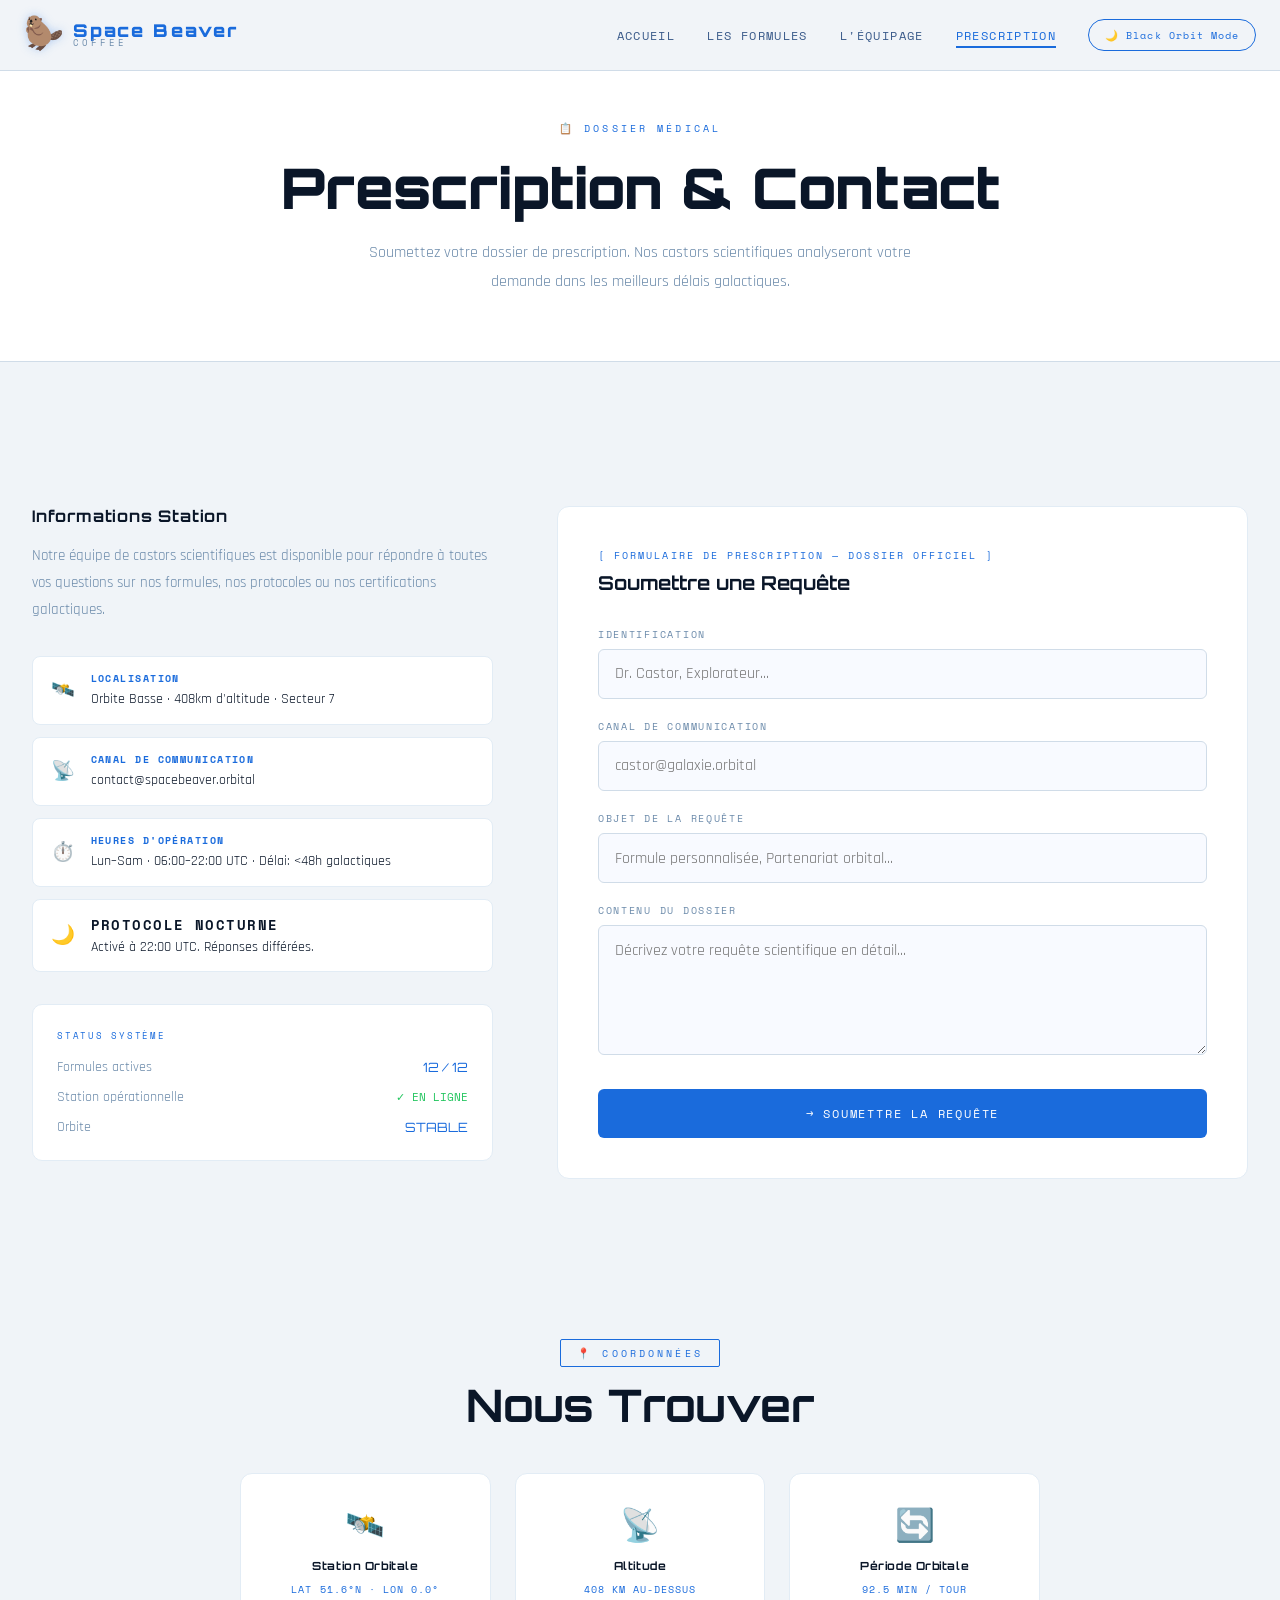
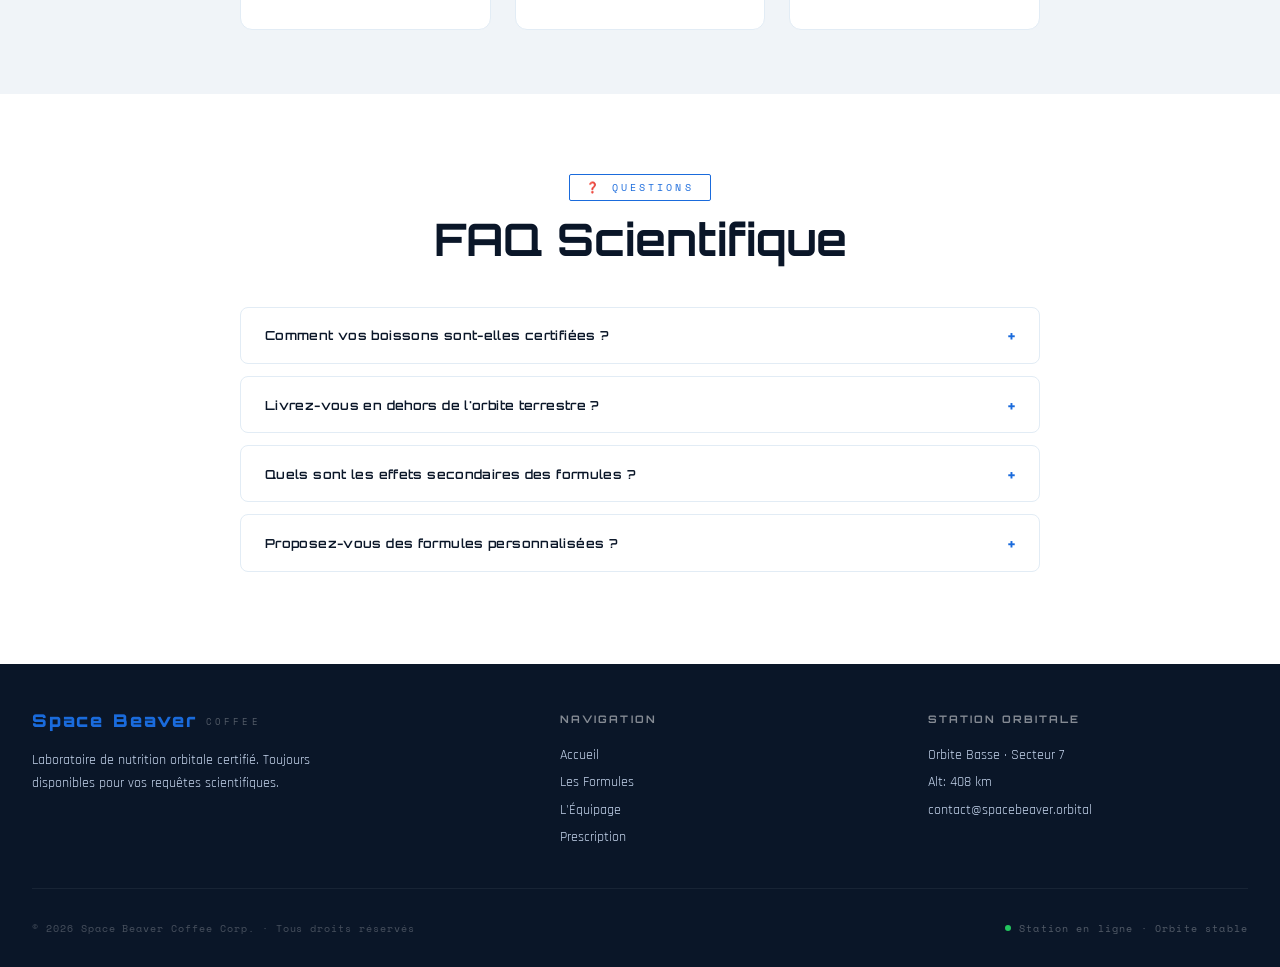
==== commit 5021d1f1: "version finale commentée" ====
--- a/contact.html
+++ b/contact.html
@@ -1,23 +1,23 @@
 <!DOCTYPE html>
-<!-- contact.html — page de contact + FAQ
-     formulaire avec validation JS
-     version jour : style dossier médical
-     version nuit : style terminal informatique -->
+<!-- page contact : formulaire + FAQ en accordéon + coordonnées
+     version jour : ambiance dossier médical scientifique
+     version nuit : ambiance terminal de hacking -->
 <html lang="fr">
+
 <head>
   <meta charset="UTF-8" />
   <meta name="viewport" content="width=device-width, initial-scale=1.0" />
   <title>Prescription — Space Beaver Coffee</title>
   <link rel="stylesheet" href="css/style.css" />
+  <!-- favicon castor emoji SVG inline -->
   <link rel="icon" href="data:image/svg+xml,<svg xmlns='http://www.w3.org/2000/svg' viewBox='0 0 100 100'><text y='.9em' font-size='90'>🦫</text></svg>" />
-  <!-- styles locaux à cette page
-       j'aurais pu les mettre dans style.css mais c'est plus lisible ici
-       la FAQ et la section coordonnées sont propres à cette page -->
+
   <style>
-
-    /* ---- PSEUDO-ÉLÉMENT TERMINAL en mode nuit ----
-       j'ajoute un texte "terminal" en haut du formulaire via ::before
-       ça donne l'ambiance "console" sans toucher au HTML */
+    /* styles spécifiques à cette page uniquement */
+
+    /* texte de "terminal" injecté par CSS en haut du formulaire en mode nuit
+       ::before = pseudo-élément qui ajoute du contenu avant .contact-form-wrapper
+       content: le texte à afficher (impossible à faire en HTML sans toucher au HTML) */
     body.dark-mode .contact-form-wrapper::before {
       content: '> TERMINAL STATION NOIRE — ENCRYPTION ACTIVE';
       display: block;
@@ -28,53 +28,38 @@
       padding: 0.5rem 0;
       border-bottom: 1px solid rgba(0,245,212,0.2);
       margin-bottom: 1.5rem;
-      animation: blink 1.2s step-end infinite;
-    }
-
-    /* ---- la vraie déclaration de la classe (on garde pour héritage) ---- */
-    body.dark-mode .contact-form-wrapper {
-      font-family: 'Space Mono', monospace;
-    }
-
-    body.dark-mode .contact-form-wrapper::before {
-      content: '> TERMINAL STATION NOIRE — ENCRYPTION ACTIVE';
-      display: block;
-      font-family: 'Space Mono', monospace;
-      font-size: 0.55rem;
-      letter-spacing: 0.2em;
-      color: #00f5d4;
-      padding: 0.5rem 0;
-      border-bottom: 1px solid rgba(0,245,212,0.2);
-      margin-bottom: 1.5rem;
-      animation: blink 1.2s step-end infinite;
-    }
-
-    /* FAQ Section */
+      animation: blink 1.2s step-end infinite; /* clignotement comme un curseur terminal */
+    }
+
+    /* section FAQ avec fond légèrement différent */
     .faq-section {
       padding: 5rem 2rem;
       background: var(--bg-secondary);
       transition: background 0.4s;
     }
 
-    .faq-inner {
-      max-width: 800px;
-      margin: 0 auto;
-    }
-
+    /* conteneur centré et limité en largeur pour la lisibilité */
+    .faq-inner { max-width: 800px; margin: 0 auto; }
+
+    /* chaque item FAQ : question + réponse cachée */
     .faq-item {
       border: 1px solid var(--border-card);
       border-radius: 8px;
       margin-bottom: 0.75rem;
-      overflow: hidden;
+      overflow: hidden; /* la réponse ne déborde pas hors des coins arrondis */
       transition: border-color 0.3s;
     }
 
+    /* bordure colorée au survol */
     .faq-item:hover { border-color: var(--accent); }
 
+    /* halo violet en mode nuit */
     body.dark-mode .faq-item:hover {
       box-shadow: 0 0 15px rgba(176,38,255,0.15);
     }
 
+    /* bouton qui contient la question : prend toute la largeur
+       comme ça toute la ligne est cliquable */
     .faq-question {
       width: 100%;
       background: none;
@@ -82,7 +67,7 @@
       padding: 1.1rem 1.5rem;
       display: flex;
       align-items: center;
-      justify-content: space-between;
+      justify-content: space-between; /* texte à gauche, icône + à droite */
       cursor: pointer;
       text-align: left;
       font-family: 'Orbitron', monospace;
@@ -95,18 +80,23 @@
 
     .faq-question:hover { color: var(--accent); }
 
+    /* icône + qui tourne à 45° quand la FAQ est ouverte
+       le JS ajoute .open sur .faq-item → ce sélecteur s'active */
     .faq-icon {
       font-size: 1rem;
       color: var(--accent);
       transition: transform 0.3s ease;
-      flex-shrink: 0;
+      flex-shrink: 0;  /* ne rétrécit pas */
       margin-left: 1rem;
     }
 
+    /* quand .open est sur .faq-item : l'icône + tourne → devient × */
     .faq-item.open .faq-icon { transform: rotate(45deg); }
 
+    /* réponse cachée par max-height:0
+       je ne peux pas animer display:none mais je peux animer max-height */
     .faq-answer {
-      max-height: 0;
+      max-height: 0;    /* fermé : hauteur nulle */
       overflow: hidden;
       transition: max-height 0.4s ease, padding 0.3s ease;
       padding: 0 1.5rem;
@@ -116,12 +106,13 @@
       font-family: 'Rajdhani', sans-serif;
     }
 
+    /* quand .open est présent : la réponse se déplie en animant max-height */
     .faq-item.open .faq-answer {
       max-height: 200px;
-      padding: 0 1.5rem 1.25rem;
-    }
-
-    /* Location section */
+      padding: 0 1.5rem 1.25rem; /* padding en bas pour l'espace */
+    }
+
+    /* section des coordonnées de la station */
     .location-section {
       padding: 4rem 2rem;
       background: var(--bg-primary);
@@ -131,6 +122,7 @@
 
     .location-inner { max-width: 800px; margin: 0 auto; }
 
+    /* grille 3 colonnes pour les 3 infos de localisation */
     .location-card {
       display: grid;
       grid-template-columns: repeat(3, 1fr);
@@ -138,6 +130,7 @@
       margin-top: 2.5rem;
     }
 
+    /* chaque bloc d'info : icône + titre + valeur */
     .loc-item {
       padding: 2rem 1.5rem;
       background: var(--bg-card);
@@ -146,14 +139,17 @@
       transition: all 0.3s ease;
     }
 
+    /* légère élévation au survol */
     .loc-item:hover {
       border-color: var(--accent);
       transform: translateY(-4px);
       box-shadow: var(--shadow-card);
     }
 
-    .loc-icon { font-size: 2rem; margin-bottom: 0.75rem; }
-
+    /* icône de la localisation */
+    .loc-icon  { font-size: 2rem; margin-bottom: 0.75rem; }
+
+    /* titre du bloc (ex: "Station Orbitale") */
     .loc-title {
       font-family: 'Orbitron', monospace;
       font-size: 0.7rem;
@@ -163,6 +159,7 @@
       letter-spacing: 0.05em;
     }
 
+    /* valeur (ex: "LAT 51.6°N · LON 0.0°") */
     .loc-value {
       font-family: 'Space Mono', monospace;
       font-size: 0.65rem;
@@ -170,25 +167,35 @@
       letter-spacing: 0.1em;
     }
 
+    /* halo néon sur les valeurs en mode nuit */
     body.dark-mode .loc-value {
       text-shadow: 0 0 8px rgba(176,38,255,0.4);
     }
 
+    /* sur mobile : une colonne au lieu de trois */
     @media (max-width: 768px) {
       .location-card { grid-template-columns: 1fr; }
     }
   </style>
 </head>
+
 <body>
 
-<!-- NAVBAR (commune à toutes les pages) -->
+<!-- navbar fixe identique sur toutes les pages
+     class="active" sur "Prescription" car on est sur cette page -->
 <nav class="navbar">
   <div class="nav-container">
+
+    <!-- logo cliquable pour revenir à l'accueil -->
     <a href="index.html" class="nav-logo">
-      <span class="logo-top">Space Beaver</span>
-      <span class="logo-bottom">Coffee</span>
+      <span class="nav-logo-icon">🦫</span>
+      <span class="nav-logo-text">
+        <span class="logo-top">Space Beaver</span>
+        <span class="logo-bottom">Coffee</span>
+      </span>
     </a>
-    <!-- nav-links contient aussi le bouton toggle, plus simple à gérer -->
+
+    <!-- liens de navigation -->
     <ul class="nav-links" id="navLinks">
       <li><a href="index.html">Accueil</a></li>
       <li><a href="menu.html">Les Formules</a></li>
@@ -198,19 +205,27 @@
         <button class="mode-toggle">🌙 Black Orbit Mode</button>
       </li>
     </ul>
+
+    <!-- bouton burger mobile -->
     <button class="burger" id="burger" aria-label="Menu mobile">
-      <span></span><span></span><span></span>
+      <span></span>
+      <span></span>
+      <span></span>
     </button>
+
   </div>
 </nav>
 
-<!-- PAGE HERO -->
+
+<!-- hero compact des pages internes -->
 <div class="page-hero">
+  <!-- contenu version jour -->
   <div class="day-content">
     <span class="page-hero-label">📋 Dossier Médical</span>
     <h1 class="page-hero-title">Prescription & Contact</h1>
     <p class="page-hero-desc">Soumettez votre dossier de prescription. Nos castors scientifiques analyseront votre demande dans les meilleurs délais galactiques.</p>
   </div>
+  <!-- contenu version nuit -->
   <div class="night-content">
     <span class="page-hero-label" style="color:#b026ff;">⚡ Terminal Clandestin</span>
     <h1 class="page-hero-title" style="color:#b026ff;">Transmission Cryptée</h1>
@@ -218,17 +233,17 @@
   </div>
 </div>
 
-<!-- =============================================
-     SECTION CONTACT
-     grille 2 colonnes : infos à gauche, formulaire à droite
-     le formulaire est validé en JS dans main.js
-     ============================================= -->
+
+<!-- section principale : colonne infos + formulaire côte à côte
+     la grille 2 colonnes est définie dans style.css (.contact-grid) -->
 <section class="contact-section">
   <div class="contact-inner">
     <div class="contact-grid">
 
-      <!-- INFO PANEL -->
+      <!-- colonne gauche : informations de contact -->
       <div class="contact-info reveal">
+
+        <!-- titre et intro différents selon le mode -->
         <div class="day-content">
           <h3>Informations Station</h3>
           <p>Notre équipe de castors scientifiques est disponible pour répondre à toutes vos questions sur nos formules, nos protocoles ou nos certifications galactiques.</p>
@@ -238,6 +253,10 @@
           <p style="color:#9ab0d4;">Transmission reçue. Analyse en cours. Votre message sera traité par l'équipe nocturne après vérification de votre niveau d'habilitation.</p>
         </div>
 
+        <!-- lignes de contact : chacune a une icône + un titre + une valeur
+             au hover elles glissent vers la droite (voir style.css) -->
+
+        <!-- ligne localisation -->
         <div class="contact-detail">
           <span class="detail-icon">🛰️</span>
           <div class="detail-text">
@@ -246,6 +265,7 @@
           </div>
         </div>
 
+        <!-- ligne email -->
         <div class="contact-detail">
           <span class="detail-icon">📡</span>
           <div class="detail-text">
@@ -254,6 +274,7 @@
           </div>
         </div>
 
+        <!-- ligne horaires -->
         <div class="contact-detail">
           <span class="detail-icon">⏱️</span>
           <div class="detail-text">
@@ -262,6 +283,7 @@
           </div>
         </div>
 
+        <!-- ligne protocole nocturne : le contenu change selon le mode -->
         <div class="contact-detail">
           <span class="detail-icon">🌙</span>
           <div class="detail-text">
@@ -276,7 +298,7 @@
           </div>
         </div>
 
-        <!-- Stats block -->
+        <!-- bloc statut système en mode jour -->
         <div style="margin-top:2rem;padding:1.5rem;background:var(--bg-card);border:1px solid var(--border-card);border-radius:10px;" class="day-content">
           <div style="font-family:'Space Mono',monospace;font-size:0.55rem;letter-spacing:0.2em;color:var(--accent);margin-bottom:1rem;text-transform:uppercase;">Status Système</div>
           <div style="display:flex;flex-direction:column;gap:0.75rem;">
@@ -286,6 +308,7 @@
             </div>
             <div style="display:flex;align-items:center;justify-content:space-between;">
               <span style="font-size:0.85rem;color:var(--text-muted);">Station opérationnelle</span>
+              <!-- #22c55e = vert pour le statut "en ligne" -->
               <span style="font-family:'Space Mono',monospace;font-size:0.7rem;color:#22c55e;">✓ EN LIGNE</span>
             </div>
             <div style="display:flex;align-items:center;justify-content:space-between;">
@@ -295,7 +318,9 @@
           </div>
         </div>
 
+        <!-- bloc alerte système en mode nuit : même structure mais contenu dramatique -->
         <div style="margin-top:2rem;padding:1.5rem;background:rgba(176,38,255,0.05);border:1px solid rgba(176,38,255,0.2);border-radius:10px;" class="night-content">
+          <!-- animation blink définie dans style.css pour le clignotement -->
           <div style="font-family:'Space Mono',monospace;font-size:0.55rem;letter-spacing:0.2em;color:#b026ff;margin-bottom:1rem;text-transform:uppercase;animation:blink 1s step-end infinite;">⚠ ALERTE SYSTÈME — LECTURE EN COURS</div>
           <div style="display:flex;flex-direction:column;gap:0.75rem;">
             <div style="display:flex;align-items:center;justify-content:space-between;">
@@ -312,11 +337,19 @@
             </div>
           </div>
         </div>
-      </div>
-
-      <!-- CONTACT FORM -->
+
+      </div>
+      <!-- fin colonne infos -->
+
+
+      <!-- colonne droite : formulaire de contact
+           la validation est gérée par main.js (Partie 6)
+           novalidate désactive la validation HTML native pour utiliser la nôtre -->
       <div class="contact-form-wrapper reveal">
+
+        <!-- en-tête du formulaire -->
         <div class="form-header">
+          <!-- label "terminal" au-dessus du titre, différent selon le mode -->
           <span class="form-terminal day-content">[ FORMULAIRE DE PRESCRIPTION — DOSSIER OFFICIEL ]</span>
           <span class="form-terminal night-content" style="color:#b026ff;">[ TERMINAL NOCTURNE v2.147 — CONNEXION SÉCURISÉE ]</span>
           <h2 class="form-title">
@@ -325,8 +358,15 @@
           </h2>
         </div>
 
+        <!-- novalidate : je désactive la bulle de validation HTML native
+             pour utiliser mes propres messages d'erreur stylisés en JS -->
         <form id="contactForm" novalidate>
           <div class="form-fields">
+
+            <!-- champ NOM
+                 required = obligatoire (vérifié aussi en JS)
+                 name="name" = utilisé par JS pour identifier ce champ
+                 autocomplete = aide le navigateur à proposer la complétion automatique -->
             <div class="form-group">
               <label for="name">
                 <span class="day-content">Identification</span>
@@ -340,9 +380,12 @@
                 required
                 autocomplete="name"
               />
+              <!-- message d'erreur : caché par défaut, affiché par JS si invalide -->
               <span class="error-msg"></span>
             </div>
 
+            <!-- champ EMAIL
+                 la regex de validation est dans main.js -->
             <div class="form-group">
               <label for="email">
                 <span class="day-content">Canal de Communication</span>
@@ -359,6 +402,7 @@
               <span class="error-msg"></span>
             </div>
 
+            <!-- champ SUJET (optionnel, pas de required) -->
             <div class="form-group">
               <label for="subject">
                 <span class="day-content">Objet de la Requête</span>
@@ -373,6 +417,9 @@
               <span class="error-msg"></span>
             </div>
 
+            <!-- champ MESSAGE
+                 textarea = zone de texte multi-lignes
+                 le CSS lui donne min-height:130px et resize:vertical -->
             <div class="form-group">
               <label for="message">
                 <span class="day-content">Contenu du Dossier</span>
@@ -387,13 +434,23 @@
               <span class="error-msg"></span>
             </div>
 
+            <!-- bouton de soumission
+                 type="submit" déclenche l'événement submit sur le formulaire
+                 main.js intercepte cet événement avec preventDefault() -->
             <button type="submit" class="form-submit">
               <span class="day-content">→ Soumettre la Requête</span>
               <span class="night-content">⚡ INITIER LA TRANSMISSION</span>
             </button>
-          </div>
-
+
+          </div>
+          <!-- fin form-fields -->
+
+          <!-- message de succès affiché après l'envoi simulé
+               caché par défaut (.form-success { display:none } dans style.css)
+               main.js ajoute .show après le setTimeout de 1.2s -->
           <div class="form-success">
+            <!-- icône et texte différents selon le mode
+                 le JS dans le script ci-dessous gère laquelle montrer -->
             <div class="success-icon day-content">✅</div>
             <div class="success-icon night-content" style="display:none;">⚡</div>
             <p class="day-content">Dossier reçu et enregistré. Nos castors scientifiques analyseront votre requête dans les 48 heures galactiques.</p>
@@ -403,46 +460,60 @@
               Le Dr. Beaverstein vous contactera via canal sécurisé.
             </p>
           </div>
+
         </form>
       </div>
-    </div>
+      <!-- fin colonne formulaire -->
+
+    </div>
+    <!-- fin contact-grid -->
   </div>
 </section>
 
-<!-- coordonnées orbitales — juste 3 stats dans une grille -->
+
+<!-- section coordonnées : 3 blocs d'infos de la station -->
 <section class="location-section">
   <div class="location-inner">
-    <div class="section-header reveal">
+
+    <!-- en-tête centré -->
+    <div class="section-header reveal" style="text-align:center;margin-bottom:2.5rem;">
       <span class="section-label">📍 Coordonnées</span>
       <h2 class="section-title">Nous Trouver</h2>
     </div>
 
+    <!-- 3 blocs : localisation / altitude / période orbitale -->
     <div class="location-card">
+
       <div class="loc-item reveal">
         <div class="loc-icon">🛰️</div>
         <p class="loc-title">Station Orbitale</p>
         <p class="loc-value">LAT 51.6°N · LON 0.0°</p>
       </div>
+
       <div class="loc-item reveal">
         <div class="loc-icon">📡</div>
         <p class="loc-title">Altitude</p>
         <p class="loc-value">408 KM AU-DESSUS</p>
       </div>
+
       <div class="loc-item reveal">
         <div class="loc-icon">🔄</div>
         <p class="loc-title">Période Orbitale</p>
         <p class="loc-value">92.5 MIN / TOUR</p>
       </div>
+
     </div>
   </div>
 </section>
 
-<!-- =============================================
-     FAQ ACCORDÉON
-     le JS toggleFaq() est en bas de cette page
-     ============================================= -->
+
+<!-- section FAQ en accordéon
+     clic sur une question → la réponse se déplie
+     la logique est dans le <script> en bas de cette page -->
 <section class="faq-section">
   <div class="faq-inner">
+
+    <!-- en-tête de la FAQ -->
     <div class="section-header reveal" style="text-align:center;margin-bottom:2.5rem;">
       <span class="section-label">❓ Questions</span>
       <h2 class="section-title">
@@ -451,18 +522,23 @@
       </h2>
     </div>
 
+    <!-- item FAQ 1
+         onclick appelle toggleFaq() définie dans le script ci-dessous -->
     <div class="faq-item reveal">
       <button class="faq-question" onclick="toggleFaq(this)">
         <span class="day-content">Comment vos boissons sont-elles certifiées ?</span>
         <span class="night-content" style="color:#9ab0d4;">Pourquoi certaines formules sont-elles interdites ?</span>
+        <!-- icône + qui devient × quand .open est ajouté par toggleFaq() -->
         <span class="faq-icon">+</span>
       </button>
+      <!-- réponse : cachée par max-height:0, dépliée avec .open -->
       <div class="faq-answer">
         <span class="day-content">Chaque formule passe par 47 protocoles de validation en conditions orbitales. Nos scanners moléculaires vérifient chaque composant à 0.001 mg près avant d'obtenir le tampon galactique officiel.</span>
         <span class="night-content" style="color:#9ab0d4;">Parce qu'elles sont trop efficaces. Les autorités galactiques ont peur de ce qu'elles ne comprennent pas. Nous, on comprend. Et on continue.</span>
       </div>
     </div>
 
+    <!-- item FAQ 2 -->
     <div class="faq-item reveal">
       <button class="faq-question" onclick="toggleFaq(this)">
         <span class="day-content">Livrez-vous en dehors de l'orbite terrestre ?</span>
@@ -475,6 +551,7 @@
       </div>
     </div>
 
+    <!-- item FAQ 3 -->
     <div class="faq-item reveal">
       <button class="faq-question" onclick="toggleFaq(this)">
         <span class="day-content">Quels sont les effets secondaires des formules ?</span>
@@ -483,10 +560,11 @@
       </button>
       <div class="faq-answer">
         <span class="day-content">Nos formules certifiées ont été testées sur plus de 10 000 sujets volontaires. Les effets secondaires possibles incluent : légère euphorie, augmentation de la productivité à 340%, et une passion soudaine pour la science.</span>
-        <span class="night-content" style="color:#9ab0d4;">Des risques ? Bien sûr. C'est la science. L'important c'est que ça fonctionne. Dr. Beaverstein a survécu à 47 tests personnels. Il va "très bien". Définissez "très bien".</span>
-      </div>
-    </div>
-
+        <span class="night-content" style="color:#9ab0d4;">Des risques ? Bien sûr. C'est la science. Dr. Beaverstein a survécu à 47 tests personnels. Il va "très bien". Définissez "très bien".</span>
+      </div>
+    </div>
+
+    <!-- item FAQ 4 -->
     <div class="faq-item reveal">
       <button class="faq-question" onclick="toggleFaq(this)">
         <span class="day-content">Proposez-vous des formules personnalisées ?</span>
@@ -498,13 +576,17 @@
         <span class="night-content" style="color:#9ab0d4;">On ne recrute pas. On choisit. Si vous avez les qualités requises (curiosité, audace, mépris des règles galactiques), Shadow Fibra vous contactera. Ou pas. C'est ainsi.</span>
       </div>
     </div>
+
   </div>
 </section>
 
-<!-- FOOTER -->
+
+<!-- footer identique sur toutes les pages -->
 <footer>
   <div class="footer-inner">
     <div class="footer-top">
+
+      <!-- colonne 1 : logo + description -->
       <div class="footer-brand">
         <div class="nav-logo" style="margin-bottom:1rem;">
           <span class="logo-top">Space Beaver</span>
@@ -512,6 +594,8 @@
         </div>
         <p>Laboratoire de nutrition orbitale certifié. Toujours disponibles pour vos requêtes scientifiques.</p>
       </div>
+
+      <!-- colonne 2 : liens de navigation -->
       <div class="footer-col">
         <h4>Navigation</h4>
         <a href="index.html">Accueil</a>
@@ -519,63 +603,86 @@
         <a href="crew.html">L'Équipage</a>
         <a href="contact.html">Prescription</a>
       </div>
+
+      <!-- colonne 3 : infos de la station -->
       <div class="footer-col">
         <h4>Station Orbitale</h4>
         <a href="#">Orbite Basse · Secteur 7</a>
         <a href="#">Alt: 408 km</a>
         <a href="#">contact@spacebeaver.orbital</a>
       </div>
-    </div>
+
+    </div>
+
+    <!-- bas du footer -->
     <div class="footer-bottom">
+      <!-- footer-year rempli par main.js avec l'année en cours -->
       <p class="footer-copy">© <span class="footer-year"></span> Space Beaver Coffee Corp. · Tous droits réservés</p>
       <div class="footer-status">
         <div class="status-dot"></div>
         <span>Station en ligne · Orbite stable</span>
       </div>
     </div>
+
   </div>
 </footer>
 
+<!-- script principal : gère la navbar, le mode jour/nuit, les animations, le formulaire... -->
 <script src="js/main.js"></script>
+
 <script>
-  /* toggleFaq : ouvre/ferme les items FAQ
-     j'aurais pu mettre ça dans main.js mais c'est plus clair ici
-     car c'est une fonctionnalité propre à contact.html */
+  // ---- ACCORDÉON FAQ ----
+  // cette fonction est appelée par onclick="toggleFaq(this)" sur chaque bouton
+  // btn = le bouton cliqué, this dans le HTML passe l'élément lui-même
   function toggleFaq(btn) {
-    const item = btn.closest('.faq-item');
+    // .closest() remonte dans le DOM pour trouver le .faq-item parent du bouton
+    const item   = btn.closest('.faq-item');
     const isOpen = item.classList.contains('open');
-    // Close all
+
+    // je ferme toutes les FAQ d'abord
     document.querySelectorAll('.faq-item').forEach(i => i.classList.remove('open'));
-    // Toggle current
+
+    // puis j'ouvre celle qu'on a cliquée, seulement si elle n'était pas déjà ouverte
+    // si elle était ouverte, elle reste fermée → comportement "toggle"
     if (!isOpen) item.classList.add('open');
   }
 
-  // Patch dark mode form success messages
+
+  // ---- PATCH MESSAGE DE SUCCÈS ----
+  // le message de succès existe en deux versions (jour et nuit) dans le HTML
+  // mais main.js ne sait pas lequel montrer au moment où il affiche .form-success
+  // donc j'écoute le submit ici et j'ajuste l'affichage avec un setTimeout
   document.addEventListener('DOMContentLoaded', () => {
     const form = document.getElementById('contactForm');
     if (!form) return;
 
-    const originalSubmit = form.onsubmit;
     form.addEventListener('submit', () => {
-      const isDark = document.body.classList.contains('dark-mode');
-      const daySuccess = form.querySelector('.form-success .day-content');
+      const isDark       = document.body.classList.contains('dark-mode');
+      const daySuccess   = form.querySelector('.form-success .day-content');
       const nightSuccess = form.querySelector('.form-success .night-content');
-      const dayIcon = form.querySelector('.form-success .success-icon.day-content');
-      const nightIcon = form.querySelector('.form-success .success-icon.night-content');
-
-      if (isDark) {
-        if (daySuccess) daySuccess.style.display = 'none';
-        if (nightSuccess) nightSuccess.style.display = 'block';
-        if (dayIcon) dayIcon.style.display = 'none';
-        if (nightIcon) nightIcon.style.display = 'block';
-      } else {
-        if (daySuccess) daySuccess.style.display = 'block';
-        if (nightSuccess) nightSuccess.style.display = 'none';
-        if (dayIcon) dayIcon.style.display = 'block';
-        if (nightIcon) nightIcon.style.display = 'none';
-      }
+      const dayIcon      = form.querySelector('.form-success .success-icon.day-content');
+      const nightIcon    = form.querySelector('.form-success .success-icon.night-content');
+
+      // j'attends 1.3s (légèrement après le setTimeout de 1.2s dans main.js)
+      // pour être sûr que .form-success est déjà visible avant de le modifier
+      setTimeout(() => {
+        if (isDark) {
+          // mode nuit : je cache la version jour et je montre la version nuit
+          if (daySuccess)   daySuccess.style.display   = 'none';
+          if (nightSuccess) nightSuccess.style.display = 'block';
+          if (dayIcon)      dayIcon.style.display      = 'none';
+          if (nightIcon)    nightIcon.style.display    = 'block';
+        } else {
+          // mode jour : je m'assure que la version jour est bien visible
+          if (daySuccess)   daySuccess.style.display   = 'block';
+          if (nightSuccess) nightSuccess.style.display = 'none';
+          if (dayIcon)      dayIcon.style.display      = 'block';
+          if (nightIcon)    nightIcon.style.display    = 'none';
+        }
+      }, 1300);
     });
   });
 </script>
+
 </body>
 </html>
--- a/css/style.css
+++ b/css/style.css
@@ -1,115 +1,107 @@
-/* ============================================================
-   style.css — Feuille de style principale de Space Beaver Coffee
-   Organisé par grandes sections pour s'y retrouver facilement
-   ============================================================ */
-
-
-/* ============================================================
-   IMPORT DES POLICES (Google Fonts)
-   Orbitron  → titres futuristes
-   Space Mono → labels techniques, petits textes mono
-   Rajdhani  → corps de texte, plus lisible que Orbitron
-   ============================================================ */
+/* je charge les 3 polices depuis Google Fonts
+   Orbitron pour les titres futuristes
+   Space Mono pour les petits labels techniques
+   Rajdhani pour le texte courant, plus lisible */
 @import url('https://fonts.googleapis.com/css2?family=Orbitron:wght@400;600;700;900&family=Space+Mono:ital,wght@0,400;0,700;1,400&family=Rajdhani:wght@300;400;600;700&display=swap');
 
 
-/* ============================================================
-   VARIABLES CSS — THÈME JOUR (mode par défaut)
-   Toutes les couleurs sont centralisées ici.
-   Pour changer le thème, on modifie juste ces valeurs.
-   La notation --nom-variable est propre au CSS moderne.
-   ============================================================ */
+/* ---- VARIABLES CSS : THÈME JOUR (mode par défaut) ----
+   je regroupe toutes les couleurs ici dans :root
+   comme ça si je veux changer une couleur, je le fais une seule fois
+   la syntaxe --nom-variable est du CSS moderne (custom properties) */
 :root {
-  /* Fonds */
-  --bg-primary:   #f0f4f8;
-  --bg-secondary: #ffffff;
-  --bg-card:      #ffffff;
-
-  /* Textes */
-  --text-primary:   #0a1628;
-  --text-secondary: #3a5a8a;
-  --text-muted:     #6b8aaa;
-
-  /* Couleur principale (bleu scientifique) */
+  /* couleurs de fond */
+  --bg-primary:   #f0f4f8; /* fond principal de la page */
+  --bg-secondary: #ffffff; /* fond des sections alternées */
+  --bg-card:      #ffffff; /* fond des cartes */
+
+  /* couleurs de texte */
+  --text-primary:   #0a1628; /* texte principal, presque noir */
+  --text-secondary: #3a5a8a; /* texte secondaire, bleu foncé */
+  --text-muted:     #6b8aaa; /* texte discret, pour les descriptions */
+
+  /* couleur principale du site : bleu scientifique */
   --accent:           #1a6bdc;
-  --accent-hover:     #0f4fa8;
+  --accent-hover:     #0f4fa8; /* version plus foncée pour le hover */
   --accent-secondary: #00b4d8;
 
-  /* Bordures */
-  --border:      #d0dce8;
-  --border-card: #e2ecf5;
-
-  /* Ombres */
+  /* couleurs de bordure */
+  --border:      #d0dce8; /* bordures normales */
+  --border-card: #e2ecf5; /* bordures des cartes */
+
+  /* ombres portées */
   --shadow:       0 4px 24px rgba(26,107,220,0.08);
   --shadow-card:  0 2px 16px rgba(26,107,220,0.10);
-  --shadow-hover: 0 8px 32px rgba(26,107,220,0.18);
-
-  /* Navbar avec flou (effet verre dépoli) */
+  --shadow-hover: 0 8px 32px rgba(26,107,220,0.18); /* ombre au survol */
+
+  /* fond de la navbar avec transparence pour l'effet verre dépoli */
   --nav-bg: rgba(240,244,248,0.92);
 
-  /* Dégradé sombre sur le hero pour que le texte reste lisible */
+  /* dégradé sombre sur le hero pour rendre le texte blanc lisible */
   --hero-overlay: linear-gradient(135deg, rgba(10,22,40,0.82) 0%, rgba(26,107,220,0.35) 100%);
 
-  /* Badges et tags colorés */
+  /* couleurs des badges et tags */
   --badge-bg:    #e8f0fe;
   --badge-color: #1a6bdc;
   --tag-bg:      #e0f0ff;
 
-  /* Pas d'effet glow en mode jour */
+  /* pas d'effet néon en mode jour */
   --glow: none;
 
-  /* Les cartes ne se transforment pas en mode jour */
+  /* les cartes ne montent pas au hover en mode jour */
   --card-transform: none;
 
-  /* Footer toujours sombre même en mode jour */
+  /* le footer est toujours sombre, même en mode jour */
   --footer-bg:   #0a1628;
   --footer-text: #c8d8f0;
 
+  /* autres variables utilisées dans le site */
   --hero-text:   #ffffff;
-  --section-alt: #e8f0fb;
+  --section-alt: #e8f0fb; /* fond des sections alternées */
   --input-bg:    #f8faff;
   --price-color: #1a6bdc;
 }
 
 
-/* ============================================================
-   VARIABLES CSS — THÈME NUIT
-   On écrase les mêmes variables quand .dark-mode est sur le body.
-   Le JS ajoute/retire cette classe au clic sur le bouton toggle.
-   ============================================================ */
+/* ---- VARIABLES CSS : THÈME NUIT ----
+   quand le JS ajoute la classe .dark-mode sur le <body>,
+   toutes ces variables écrasent celles de :root
+   résultat : tout le site change de couleur automatiquement */
 body.dark-mode {
+  /* fonds sombres presque noirs */
   --bg-primary:   #070a10;
   --bg-secondary: #0d1220;
   --bg-card:      #111827;
 
+  /* textes clairs sur fond sombre */
   --text-primary:   #e8f0ff;
   --text-secondary: #9ab0d4;
   --text-muted:     #5a7090;
 
-  /* Violet néon pour le mode nuit */
+  /* violet néon remplace le bleu en mode nuit */
   --accent:           #b026ff;
   --accent-hover:     #8a00dd;
-  --accent-secondary: #00f5d4;
+  --accent-secondary: #00f5d4; /* cyan néon pour les prix */
 
   --border:      #1e2d45;
   --border-card: #1a2540;
 
-  /* Ombres violettes lumineuses */
+  /* ombres violettes lumineuses */
   --shadow:       0 4px 32px rgba(176,38,255,0.15);
   --shadow-card:  0 2px 20px rgba(176,38,255,0.12);
   --shadow-hover: 0 0 40px rgba(176,38,255,0.4), 0 0 80px rgba(176,38,255,0.15);
 
-  --nav-bg: rgba(7,10,16,0.95);
+  --nav-bg: rgba(7,10,16,0.95); /* navbar encore plus opaque en mode nuit */
   --hero-overlay: linear-gradient(135deg, rgba(7,10,16,0.92) 0%, rgba(176,38,255,0.25) 100%);
 
   --badge-bg:    #1a0a2e;
   --badge-color: #b026ff;
   --tag-bg:      #0d1a30;
 
-  /* Effet néon sur certains éléments */
+  /* effet de halo violet sur les titres en mode nuit */
   --glow: 0 0 20px rgba(176,38,255,0.6), 0 0 60px rgba(176,38,255,0.2);
 
-  /* Les cartes montent légèrement au hover en mode nuit */
+  /* les cartes montent légèrement au survol en mode nuit */
   --card-transform: translateY(-4px);
 
   --footer-bg:   #050709;
@@ -118,40 +110,44 @@
   --hero-text:   #e8f0ff;
   --section-alt: #0a0f1a;
   --input-bg:    #0d1220;
-  --price-color: #00f5d4;
-}
-
-
-/* ============================================================
-   RESET DE BASE
-   Remet à zéro les marges/paddings des navigateurs
-   box-sizing: border-box évite les débordements de mise en page
-   ============================================================ */
+  --price-color: #00f5d4; /* prix en cyan néon */
+}
+
+
+/* ---- RESET DE BASE ----
+   les navigateurs ajoutent des marges et paddings par défaut
+   je les remets tous à zéro pour partir d'une base propre
+   * = s'applique à tous les éléments de la page */
 *, *::before, *::after {
-  box-sizing: border-box;
-  margin: 0;
-  padding: 0;
-}
-
+  box-sizing: border-box; /* le padding et la bordure sont inclus dans la largeur */
+  margin: 0;  /* supprime les marges par défaut */
+  padding: 0; /* supprime les paddings par défaut */
+}
+
+/* scroll doux quand on clique sur un lien ancre (#hero, #concept, etc.) */
 html {
-  scroll-behavior: smooth; /* scroll doux quand on clique sur une ancre # */
-}
-
+  scroll-behavior: smooth;
+}
+
+/* styles de base du corps de la page */
 body {
-  font-family: 'Rajdhani', sans-serif;
+  font-family: 'Rajdhani', sans-serif; /* police par défaut pour tout le texte */
   background-color: var(--bg-primary);
   color: var(--text-primary);
-  transition: background-color 0.4s ease, color 0.4s ease; /* transition fluide jour/nuit */
-  overflow-x: hidden; /* évite le scroll horizontal non voulu */
-  min-height: 100vh;
-}
-
-/* Étoiles en fond en mode nuit, générées via plusieurs radial-gradient */
+  transition: background-color 0.4s ease, color 0.4s ease; /* transition douce lors du changement de mode */
+  overflow-x: hidden; /* cache le scroll horizontal si quelque chose déborde */
+  min-height: 100vh;  /* la page fait au minimum la hauteur de l'écran */
+}
+
+/* étoiles en arrière-plan en mode nuit
+   je les crée avec ::before sans HTML supplémentaire
+   position:fixed = elles restent fixes même quand on scrolle */
 body.dark-mode::before {
-  content: '';
+  content: ''; /* obligatoire pour que le pseudo-élément existe */
   position: fixed;
   top: 0; left: 0;
   width: 100%; height: 100%;
+  /* chaque radial-gradient crée un point lumineux à une position différente */
   background-image:
     radial-gradient(1px 1px at 10% 20%, rgba(255,255,255,0.8) 0%, transparent 100%),
     radial-gradient(1px 1px at 30% 60%, rgba(255,255,255,0.6) 0%, transparent 100%),
@@ -162,63 +158,90 @@
     radial-gradient(1px 1px at 80% 15%, rgba(255,255,255,0.6) 0%, transparent 100%),
     radial-gradient(2px 2px at 45% 50%, rgba(176,38,255,0.5) 0%, transparent 100%),
     radial-gradient(2px 2px at 65% 30%, rgba(0,245,212,0.4) 0%, transparent 100%);
-  pointer-events: none; /* ne bloque pas les clics */
-  z-index: 0;
-  animation: twinkle 4s ease-in-out infinite alternate;
-}
-
+  pointer-events: none; /* les étoiles ne bloquent pas les clics */
+  z-index: 0; /* derrière tout le contenu */
+  animation: twinkle 4s ease-in-out infinite alternate; /* scintillement */
+}
+
+/* animation de scintillement des étoiles */
 @keyframes twinkle {
   0%   { opacity: 0.6; }
   100% { opacity: 1; }
 }
 
-/* Réinitialisation rapide pour images et liens */
-img { max-width: 100%; height: auto; display: block; }
-a   { text-decoration: none; color: inherit; }
-ul  { list-style: none; }
-
-
-/* ============================================================
-   NAVBAR — Barre de navigation fixe en haut
-   backdrop-filter: blur donne l'effet "verre dépoli"
-   ============================================================ */
+/* réinitialisations rapides pour les images et les liens */
+img { max-width: 100%; height: auto; display: block; } /* les images ne débordent jamais */
+a   { text-decoration: none; color: inherit; }         /* pas de soulignement, hérite la couleur */
+ul  { list-style: none; }                              /* pas de puces dans les listes */
+
+
+/* ---- NAVBAR ----
+   barre fixe en haut de la page, toujours visible même en scrollant
+   backdrop-filter:blur donne l'effet "verre dépoli" */
 .navbar {
-  position: fixed;
+  position: fixed;    /* reste en haut même au scroll */
   top: 0; left: 0; right: 0;
-  z-index: 1000; /* au-dessus de tout le reste */
+  z-index: 1000;      /* au-dessus de tout le reste */
   background: var(--nav-bg);
-  backdrop-filter: blur(16px);
-  -webkit-backdrop-filter: blur(16px); /* préfixe nécessaire pour Safari */
+  backdrop-filter: blur(16px);            /* flou derrière la navbar */
+  -webkit-backdrop-filter: blur(16px);    /* même chose pour Safari */
   border-bottom: 1px solid var(--border);
   transition: all 0.4s ease;
   padding: 0 1.5rem;
 }
 
+/* conteneur interne qui centre et limite la largeur */
 .nav-container {
   max-width: 1280px;
-  margin: 0 auto; /* centrage */
+  margin: 0 auto; /* centre horizontalement */
   display: flex;
   align-items: center;
-  justify-content: space-between;
-  height: 70px;
-}
-
-/* Logo en deux lignes */
+  justify-content: space-between; /* logo à gauche, liens à droite */
+  height: 70px; /* hauteur fixe de la navbar */
+}
+
+/* logo : mascotte castor + texte en deux lignes côte à côte */
 .nav-logo {
+  display: flex;
+  flex-direction: row; /* disposition horizontale */
+  align-items: center;
+  gap: 0.55rem;        /* espace entre le castor et le texte */
+  line-height: 1;
+}
+
+/* icône castor à gauche du logo */
+.nav-logo-icon {
+  font-size: 2rem;
+  line-height: 1;
+  filter: drop-shadow(0 0 5px rgba(26,107,220,0.3)); /* halo bleu autour du castor */
+  transition: transform 0.3s ease;
+  flex-shrink: 0; /* ne rétrécit pas si la navbar est petite */
+}
+
+/* rotation du castor quand on passe la souris sur le logo */
+.nav-logo:hover .nav-logo-icon { transform: rotate(-12deg) scale(1.15); }
+
+/* wrapper du texte du logo pour l'empiler en colonne */
+.nav-logo-text {
   display: flex;
   flex-direction: column;
   line-height: 1;
 }
 
+/* en mode nuit le castor a un halo violet */
+body.dark-mode .nav-logo-icon { filter: drop-shadow(0 0 8px rgba(176,38,255,0.7)); }
+
+/* "Space Beaver" en gros */
 .logo-top {
   font-family: 'Orbitron', monospace;
-  font-size: 0.9rem;
+  font-size: 1.1rem;
   font-weight: 900;
-  letter-spacing: 0.18em;
+  letter-spacing: 0.12em;
   color: var(--accent);
-  transition: color 0.4s;
-}
-
+  transition: color 0.4s; /* change de couleur lors du changement de mode */
+}
+
+/* "Coffee" en petit en dessous */
 .logo-bottom {
   font-family: 'Space Mono', monospace;
   font-size: 0.55rem;
@@ -227,17 +250,19 @@
   text-transform: uppercase;
 }
 
+/* effet néon sur le logo en mode nuit */
 body.dark-mode .logo-top {
   text-shadow: var(--glow);
 }
 
-/* Liens de navigation */
+/* liste des liens de navigation */
 .nav-links {
   display: flex;
   align-items: center;
-  gap: 2rem;
-}
-
+  gap: 2rem; /* espace entre chaque lien */
+}
+
+/* style de chaque lien */
 .nav-links a {
   font-family: 'Space Mono', monospace;
   font-size: 0.72rem;
@@ -245,34 +270,38 @@
   text-transform: uppercase;
   color: var(--text-secondary);
   transition: color 0.3s;
-  position: relative;
-  padding-bottom: 4px;
-}
-
-/* Soulignement animé au hover : ::after part de width:0 → width:100% */
+  position: relative;  /* nécessaire pour positionner le soulignement ::after */
+  padding-bottom: 4px; /* espace entre le texte et le soulignement */
+}
+
+/* soulignement animé : je crée une ligne invisible qui s'étend au hover
+   width:0 par défaut → width:100% quand on survole */
 .nav-links a::after {
   content: '';
   position: absolute;
   bottom: 0; left: 0;
-  width: 0;
+  width: 0; /* invisible par défaut */
   height: 2px;
   background: var(--accent);
-  transition: width 0.3s ease;
-}
-
+  transition: width 0.3s ease; /* animation de gauche à droite */
+}
+
+/* lien actif (page actuelle) ou survolé → couleur accent */
 .nav-links a:hover,
-.nav-links a.active           { color: var(--accent); }
+.nav-links a.active        { color: var(--accent); }
+
+/* soulignement visible sur le lien actif ou survolé */
 .nav-links a:hover::after,
-.nav-links a.active::after    { width: 100%; }
-
-/* Bouton toggle jour/nuit */
+.nav-links a.active::after { width: 100%; }
+
+/* bouton de bascule jour/nuit */
 .mode-toggle {
   display: flex;
   align-items: center;
   gap: 0.5rem;
   padding: 0.45rem 1rem;
   border: 1px solid var(--accent);
-  border-radius: 50px;
+  border-radius: 50px; /* bords arrondis en forme de pilule */
   background: transparent;
   color: var(--accent);
   font-family: 'Space Mono', monospace;
@@ -280,22 +309,24 @@
   letter-spacing: 0.1em;
   cursor: pointer;
   transition: all 0.3s ease;
-  white-space: nowrap;
-}
-
+  white-space: nowrap; /* le texte ne passe pas à la ligne */
+}
+
+/* au hover : fond plein blanc */
 .mode-toggle:hover {
   background: var(--accent);
   color: #fff;
   box-shadow: var(--shadow);
 }
 
+/* halo violet sur le bouton en mode nuit */
 body.dark-mode .mode-toggle {
   box-shadow: var(--glow);
 }
 
-/* Bouton burger (mobile) — caché sur desktop */
+/* bouton burger (3 traits) : caché sur desktop, visible sur mobile */
 .burger {
-  display: none;
+  display: none; /* caché par défaut */
   flex-direction: column;
   gap: 5px;
   cursor: pointer;
@@ -304,45 +335,53 @@
   border: none;
 }
 
+/* chaque trait du burger */
 .burger span {
   display: block;
   width: 24px;
   height: 2px;
   background: var(--text-primary);
   border-radius: 2px;
-  transition: all 0.3s ease;
-}
-
-/* Animation 3 traits → croix quand .active est ajouté par le JS */
+  transition: all 0.3s ease; /* animation vers la croix */
+}
+
+/* quand le JS ajoute .active sur le burger, les 3 traits forment une croix
+   trait 1 : descend et pivote à 45°
+   trait 2 : disparaît
+   trait 3 : monte et pivote à -45° */
 .burger.active span:nth-child(1) { transform: translateY(7px) rotate(45deg); }
 .burger.active span:nth-child(2) { opacity: 0; }
 .burger.active span:nth-child(3) { transform: translateY(-7px) rotate(-45deg); }
 
-/* Responsive mobile : en dessous de 768px */
+/* ---- responsive mobile : en dessous de 768px ---- */
 @media (max-width: 768px) {
+
+  /* le burger devient visible */
   .burger { display: flex; }
 
-  /* Menu caché via max-height:0 (on ne peut pas animer display:none) */
+  /* le menu se cache derrière max-height:0
+     je ne peux pas animer display:none donc j'anime max-height à la place */
   .nav-links {
     position: fixed;
-    top: 70px; left: 0; right: 0;
+    top: 70px; left: 0; right: 0; /* juste sous la navbar */
     background: var(--nav-bg);
     backdrop-filter: blur(20px);
-    flex-direction: column;
+    flex-direction: column; /* liens empilés verticalement */
     gap: 0;
     padding: 0;
-    max-height: 0;
+    max-height: 0;    /* fermé par défaut */
     overflow: hidden;
     transition: max-height 0.4s ease, padding 0.4s ease;
     border-bottom: 1px solid var(--border);
   }
 
-  /* Quand .open est ajouté par le JS, le menu se déplie */
+  /* quand le JS ajoute .open sur les nav-links, le menu se déplie */
   .nav-links.open {
     max-height: 400px;
     padding: 1rem 0;
   }
 
+  /* liens plus grands et centrés sur mobile */
   .nav-links a {
     padding: 1rem 2rem;
     font-size: 0.8rem;
@@ -350,43 +389,43 @@
     text-align: center;
   }
 
+  /* pas de soulignement sur mobile */
   .nav-links a::after { display: none; }
 
+  /* bouton toggle centré */
   .mode-toggle { margin: 0.5rem auto; }
 }
 
 
-/* ============================================================
-   SECTION HERO — Grande image plein écran
-   Deux divs superposés pour les fonds jour/nuit
-   On bascule via opacity (transition douce)
-   ============================================================ */
+/* ---- SECTION HERO ----
+   grande image plein écran, minimum 100% de la hauteur de la fenêtre */
 .hero {
   position: relative;
   min-height: 100vh;
   display: flex;
-  align-items: center;
+  align-items: center; /* contenu centré verticalement */
   overflow: hidden;
 }
 
-/* Conteneur de fond commun aux deux modes */
+/* les deux fonds (jour et nuit) sont superposés en position absolute
+   je bascule entre eux en changeant leur opacité */
 .hero-bg {
   position: absolute;
-  inset: 0;
+  inset: 0; /* équivaut à top:0; right:0; bottom:0; left:0 */
   background-size: cover;
   background-position: center;
-  transition: opacity 0.6s ease;
-}
-
-/* Fond MODE JOUR — fichier : assets/images/hero-lab-day.png
-   Le dégradé sert de fallback si l'image ne charge pas */
+  transition: opacity 0.6s ease; /* transition douce entre les deux fonds */
+}
+
+/* fond jour : photo du labo blanc + dégradé bleu de secours si l'image manque */
 .hero-bg-day {
   background:
     url('../assets/images/hero-lab-day.png') center/cover no-repeat,
     linear-gradient(135deg, #0a1628 0%, #1a6bdc 100%);
 }
 
-/* Fond MODE NUIT — fichier : assets/images/hero-lab-night.png */
+/* fond nuit : même labo version sombre + dégradé violet de secours
+   opacity:0 par défaut car on est en mode jour au départ */
 .hero-bg-night {
   background:
     url('../assets/images/hero-lab-night.png') center/cover no-repeat,
@@ -394,13 +433,13 @@
   opacity: 0;
 }
 
-/* Basculement d'opacity selon le mode actif */
-body.dark-mode .hero-bg-day   { opacity: 0; }
-body.dark-mode .hero-bg-night { opacity: 1; }
+/* bascule des opacités selon le mode actif */
+body.dark-mode .hero-bg-day   { opacity: 0; } /* cache le fond jour */
+body.dark-mode .hero-bg-night { opacity: 1; } /* montre le fond nuit */
 body:not(.dark-mode) .hero-bg-day   { opacity: 1; }
 body:not(.dark-mode) .hero-bg-night { opacity: 0; }
 
-/* Overlay sombre pour lisibilité du texte */
+/* overlay sombre semi-transparent pour que le texte blanc reste lisible sur la photo */
 .hero-overlay {
   position: absolute;
   inset: 0;
@@ -408,17 +447,17 @@
   transition: background 0.6s ease;
 }
 
-/* Contenu textuel du hero, au-dessus de l'overlay */
+/* le contenu textuel doit être au-dessus de l'overlay (z-index:2) */
 .hero-content {
   position: relative;
   z-index: 2;
   max-width: 1280px;
   margin: 0 auto;
-  padding: 120px 2rem 4rem;
+  padding: 120px 2rem 4rem; /* 120px en haut à cause de la navbar fixe */
   width: 100%;
 }
 
-/* Badge au-dessus du titre */
+/* badge d'info en haut du titre : petit texte dans une pilule */
 .hero-badge {
   display: inline-flex;
   align-items: center;
@@ -433,9 +472,10 @@
   margin-bottom: 1.5rem;
   backdrop-filter: blur(8px);
   background: rgba(255,255,255,0.08);
-  animation: fadeSlideDown 0.8s ease both;
-}
-
+  animation: fadeSlideDown 0.8s ease both; /* entrée depuis le haut au chargement */
+}
+
+/* badge violet en mode nuit */
 body.dark-mode .hero-badge {
   border-color: rgba(176,38,255,0.4);
   color: rgba(176,38,255,0.9);
@@ -443,25 +483,29 @@
   box-shadow: 0 0 20px rgba(176,38,255,0.2);
 }
 
-/* Titre principal — clamp() ajuste la taille selon la largeur d'écran */
+/* titre principal du hero
+   clamp(min, préféré, max) : taille responsive sans media query */
 .hero-title {
   font-family: 'Orbitron', monospace;
-  font-size: clamp(2.5rem, 6vw, 5rem);
+  font-size: clamp(2.5rem, 6vw, 5rem); /* entre 2.5rem et 5rem selon la largeur */
   font-weight: 900;
   line-height: 1.05;
   color: var(--hero-text);
   margin-bottom: 1.5rem;
-  animation: fadeSlideDown 0.8s 0.1s ease both;
+  animation: fadeSlideDown 0.8s 0.1s ease both; /* 0.1s de délai après le badge */
   max-width: 700px;
 }
 
+/* le <span> dans le titre passe à la ligne et prend la couleur accent */
 .hero-title span {
   color: var(--accent);
   display: block;
 }
 
+/* halo néon sur le span du titre en mode nuit */
 body.dark-mode .hero-title span { text-shadow: var(--glow); }
 
+/* sous-titre descriptif */
 .hero-subtitle {
   font-family: 'Rajdhani', sans-serif;
   font-size: clamp(1rem, 2vw, 1.25rem);
@@ -470,10 +514,10 @@
   line-height: 1.7;
   max-width: 520px;
   margin-bottom: 2.5rem;
-  animation: fadeSlideDown 0.8s 0.2s ease both;
-}
-
-/* Bouton d'appel à l'action (CTA) */
+  animation: fadeSlideDown 0.8s 0.2s ease both; /* 0.2s de délai */
+}
+
+/* bouton d'appel à l'action (CTA) */
 .hero-cta {
   display: inline-flex;
   align-items: center;
@@ -487,33 +531,36 @@
   text-transform: uppercase;
   border-radius: 4px;
   transition: all 0.3s ease;
-  animation: fadeSlideDown 0.8s 0.3s ease both;
+  animation: fadeSlideDown 0.8s 0.3s ease both; /* 0.3s de délai */
   border: none;
   cursor: pointer;
   text-decoration: none;
 }
 
+/* effet au survol : fond plus foncé + léger soulèvement */
 .hero-cta:hover {
   background: var(--accent-hover);
   transform: translateY(-2px);
   box-shadow: var(--shadow-hover);
 }
 
+/* halo violet sur le bouton en mode nuit */
 body.dark-mode .hero-cta { box-shadow: var(--glow); }
 
-/* La flèche → dans le bouton se déplace au hover */
+/* la flèche → se déplace vers la droite au hover */
 .hero-cta .arrow { transition: transform 0.3s ease; }
 .hero-cta:hover .arrow { transform: translateX(5px); }
 
-/* Petits tags informatifs sous le CTA */
+/* petits tags d'info sous le bouton */
 .hero-tags {
   display: flex;
-  flex-wrap: wrap;
+  flex-wrap: wrap; /* passe à la ligne si pas assez de place */
   gap: 0.75rem;
   margin-top: 3rem;
-  animation: fadeSlideDown 0.8s 0.4s ease both;
-}
-
+  animation: fadeSlideDown 0.8s 0.4s ease both; /* dernier à apparaître */
+}
+
+/* style de chaque tag */
 .hero-tag {
   padding: 0.3rem 0.9rem;
   border: 1px solid rgba(255,255,255,0.2);
@@ -525,25 +572,28 @@
   text-transform: uppercase;
 }
 
+/* tags violets en mode nuit */
 body.dark-mode .hero-tag {
   border-color: rgba(176,38,255,0.3);
   color: rgba(176,38,255,0.6);
 }
 
-/* Indicateur "explorer" en bas du hero */
+/* indicateur "Explorer" en bas du hero pour inviter au scroll
+   position:absolute centré horizontalement */
 .hero-scroll {
   position: absolute;
   bottom: 2.5rem;
   left: 50%;
-  transform: translateX(-50%);
+  transform: translateX(-50%); /* centrage horizontal parfait */
   display: flex;
   flex-direction: column;
   align-items: center;
   gap: 0.5rem;
   z-index: 2;
-  animation: bounce 2s infinite;
-}
-
+  animation: bounce 2s infinite; /* rebond continu */
+}
+
+/* texte "Explorer" */
 .hero-scroll span {
   font-family: 'Space Mono', monospace;
   font-size: 0.55rem;
@@ -552,31 +602,32 @@
   text-transform: uppercase;
 }
 
+/* ligne verticale qui descend */
 .scroll-line {
   width: 1px;
   height: 40px;
   background: linear-gradient(to bottom, rgba(255,255,255,0.5), transparent);
 }
 
+/* animation de rebond de l'indicateur scroll */
 @keyframes bounce {
   0%, 100% { transform: translateX(-50%) translateY(0); }
   50%       { transform: translateX(-50%) translateY(-6px); }
 }
 
 
-/* ============================================================
-   ÉLÉMENTS COMMUNS AUX SECTIONS
-   section en position relative pour rester au-dessus
-   du pseudo-élément étoiles du body (z-index: 0)
-   ============================================================ */
+/* ---- ÉLÉMENTS COMMUNS AUX SECTIONS ----
+   position:relative sur section pour qu'il soit au-dessus
+   du pseudo-élément ::before des étoiles (z-index:0) */
 section {
   position: relative;
   z-index: 1;
 }
 
-/* En-tête de section : label + titre + séparateur */
+/* en-tête centré de chaque section */
 .section-header { text-align: center; margin-bottom: 3.5rem; }
 
+/* petit label coloré encadré au-dessus du titre */
 .section-label {
   display: inline-block;
   font-family: 'Space Mono', monospace;
@@ -590,11 +641,13 @@
   border-radius: 2px;
 }
 
+/* halo et ombre sur le label en mode nuit */
 body.dark-mode .section-label {
   text-shadow: var(--glow);
   box-shadow: 0 0 10px rgba(176,38,255,0.2);
 }
 
+/* titre principal de section, responsive avec clamp() */
 .section-title {
   font-family: 'Orbitron', monospace;
   font-size: clamp(1.6rem, 4vw, 2.8rem);
@@ -604,6 +657,7 @@
   line-height: 1.2;
 }
 
+/* séparateur décoratif : ligne + points + texte + ligne */
 .section-divider {
   display: flex;
   align-items: center;
@@ -612,39 +666,44 @@
   margin-top: 1rem;
 }
 
+/* points et textes du séparateur */
 .divider-dot  { font-size: 0.6rem; color: var(--accent); }
+/* lignes horizontales courtes du séparateur */
 .divider-line { width: 60px; height: 1px; background: var(--border); }
 
+/* lignes violettes en mode nuit */
 body.dark-mode .divider-line { background: rgba(176,38,255,0.3); }
 
+/* description courte sous le titre de section */
 .section-desc {
   font-size: 1.05rem;
   color: var(--text-secondary);
   max-width: 600px;
-  margin: 1rem auto 0;
+  margin: 1rem auto 0; /* centré horizontalement */
   line-height: 1.8;
 }
 
 
-/* ============================================================
-   SECTION CONCEPT — Grille 2 colonnes texte + image
-   ============================================================ */
+/* ---- SECTION CONCEPT ---- */
 .concept {
   padding: 6rem 2rem;
   background: var(--bg-secondary);
   transition: background 0.4s;
 }
 
+/* conteneur interne centré */
 .concept-inner { max-width: 1280px; margin: 0 auto; }
 
+/* grille 2 colonnes : texte à gauche, image à droite */
 .concept-grid {
   display: grid;
-  grid-template-columns: 1fr 1fr;
+  grid-template-columns: 1fr 1fr; /* deux colonnes égales */
   gap: 4rem;
-  align-items: center;
+  align-items: center; /* centrage vertical */
   margin-top: 3rem;
 }
 
+/* paragraphes du texte concept */
 .concept-text p {
   font-size: 1.05rem;
   color: var(--text-secondary);
@@ -652,8 +711,10 @@
   margin-bottom: 1.5rem;
 }
 
+/* liste verticale des points forts */
 .concept-features { display: flex; flex-direction: column; gap: 1rem; margin-top: 2rem; }
 
+/* chaque point fort : icône + titre + texte côte à côte */
 .concept-feature {
   display: flex;
   align-items: flex-start;
@@ -665,15 +726,17 @@
   transition: all 0.3s ease;
 }
 
-/* Glissement vers la droite au hover */
+/* au hover : la carte glisse légèrement vers la droite */
 .concept-feature:hover {
   border-color: var(--accent);
   transform: translateX(4px);
   box-shadow: var(--shadow-card);
 }
 
+/* icône à gauche de chaque point fort */
 .feature-icon { font-size: 1.4rem; flex-shrink: 0; }
 
+/* titre en gras du point fort */
 .feature-text strong {
   display: block;
   font-family: 'Orbitron', monospace;
@@ -684,37 +747,39 @@
   letter-spacing: 0.05em;
 }
 
+/* description du point fort */
 .feature-text p { font-size: 0.9rem; color: var(--text-muted); margin: 0; }
 
-/* Partie droite : cadre image */
+/* colonne droite : cadre de l'image */
 .concept-visual { position: relative; }
 
+/* cadre qui contient l'image avec un ratio fixe 4/3 */
 .concept-image-frame {
   position: relative;
   border-radius: 12px;
   overflow: hidden;
-  aspect-ratio: 4/3; /* maintient le ratio même sans image */
+  aspect-ratio: 4/3; /* maintient le ratio même si l'image est absente */
   border: 1px solid var(--border);
 }
 
-/* Image réelle dans le cadre concept
-   position: absolute pour remplir tout le cadre
-   object-fit: cover pour ne pas déformer l'image */
+/* image à l'intérieur du cadre
+   position:absolute + inset:0 pour qu'elle remplisse tout le cadre */
 .concept-img {
   position: absolute;
   inset: 0;
   width: 100%;
   height: 100%;
-  object-fit: cover;
+  object-fit: cover;        /* remplit sans déformer */
   object-position: center;
   transition: transform 0.5s ease;
   border-radius: 12px;
 }
 
+/* zoom léger sur l'image au survol */
 .concept-image-frame:hover .concept-img { transform: scale(1.03); }
 
-/* Fallback emoji si l'image ne charge pas
-   display:none par défaut, onerror le passe à flex */
+/* fallback emoji si l'image ne charge pas
+   display:none par défaut, onerror dans le HTML le passe à flex */
 .concept-img-fallback {
   display: none;
   position: absolute;
@@ -725,11 +790,25 @@
   background: linear-gradient(135deg, #e8f0fb, #c8daf5);
 }
 
-/* Petite carte statistique superposée en bas à droite */
+/* image jour visible par défaut */
+.concept-img-day   { display: block; }
+body.dark-mode .concept-img-day { display: none; }
+
+/* image nuit cachée par défaut */
+.concept-img-night { display: none; }
+body.dark-mode .concept-img-night { display: block; }
+
+/* fallback jour et nuit cachés par défaut */
+.concept-fallback-day  { display: none; }
+.concept-fallback-night { display: none; }
+body.dark-mode .concept-fallback-day  { display: none !important; }
+.concept-fallback-night:not(body.dark-mode *)  { display: none !important; }
+
+/* petite carte statistique superposée en bas à droite de l'image */
 .concept-overlay-card {
   position: absolute;
-  bottom: -1.5rem;
-  right: -1.5rem;
+  bottom: -1.5rem; /* dépasse légèrement l'image vers le bas */
+  right: -1.5rem;  /* dépasse légèrement l'image vers la droite */
   background: var(--bg-card);
   border: 1px solid var(--border-card);
   border-radius: 10px;
@@ -737,11 +816,13 @@
   box-shadow: var(--shadow-card);
 }
 
+/* halo violet sur la carte en mode nuit */
 body.dark-mode .concept-overlay-card {
   box-shadow: 0 0 30px rgba(176,38,255,0.2);
   border-color: rgba(176,38,255,0.3);
 }
 
+/* grand chiffre dans la carte (ex: "2147") */
 .overlay-stat {
   font-family: 'Orbitron', monospace;
   font-size: 2rem;
@@ -751,8 +832,10 @@
   display: block;
 }
 
+/* halo néon sur le chiffre en mode nuit */
 body.dark-mode .overlay-stat { text-shadow: var(--glow); }
 
+/* label sous le chiffre */
 .overlay-label {
   font-family: 'Space Mono', monospace;
   font-size: 0.6rem;
@@ -763,27 +846,29 @@
   margin-top: 0.25rem;
 }
 
+/* sur mobile : une seule colonne et la carte sort moins de l'image */
 @media (max-width: 768px) {
   .concept-grid { grid-template-columns: 1fr; gap: 2.5rem; }
   .concept-overlay-card { right: 0; bottom: -1rem; }
 }
 
 
-/* ============================================================
-   CARTES PRODUITS — Grille responsive auto-fill
-   ============================================================ */
+/* ---- CARTES PRODUITS ----
+   utilisées pour les boissons et les pâtisseries */
 .products-section {
   padding: 6rem 2rem;
   background: var(--bg-primary);
   transition: background 0.4s;
 }
 
+/* fond légèrement différent pour les sections alternées */
 .products-section.alt { background: var(--section-alt); }
 
+/* conteneur interne centré */
 .products-inner { max-width: 1280px; margin: 0 auto; }
 
-/* auto-fill : chaque carte fait au minimum 260px
-   le navigateur calcule le nombre de colonnes tout seul */
+/* grille auto-fill : le navigateur calcule le nombre de colonnes
+   chaque carte fait minimum 260px, et elles s'étendent pour remplir */
 .products-grid {
   display: grid;
   grid-template-columns: repeat(auto-fill, minmax(260px, 1fr));
@@ -791,23 +876,25 @@
   margin-top: 3rem;
 }
 
+/* carte produit de base */
 .product-card {
   background: var(--bg-card);
   border: 1px solid var(--border-card);
   border-radius: 12px;
-  overflow: hidden;
+  overflow: hidden; /* les coins arrondis cachent l'image qui déborderait */
   transition: all 0.35s ease;
 }
 
+/* au hover : la carte monte légèrement et une ombre apparaît */
 .product-card:hover {
   transform: var(--card-transform, translateY(-4px));
   box-shadow: var(--shadow-hover);
   border-color: var(--accent);
 }
 
-/* Zone image de la carte (emoji ou future illustration) */
+/* zone image en haut de la carte */
 .card-image {
-  aspect-ratio: 16/9;
+  aspect-ratio: 16/9; /* ratio fixe pour toutes les images */
   overflow: hidden;
   position: relative;
   background: var(--bg-primary);
@@ -816,33 +903,104 @@
   justify-content: center;
 }
 
-/* Overlay coloré sur les images de carte en mode nuit */
+/* image réelle dans la carte */
+.card-img {
+  position: absolute;
+  inset: 0;
+  width: 100%;
+  height: 100%;
+  object-fit: cover;
+  object-position: center;
+  transition: transform 0.5s ease;
+  display: block;
+}
+
+/* zoom léger sur l'image au survol de la carte */
+.product-card:hover .card-img { transform: scale(1.05); }
+
+/* emoji de secours si le PNG est absent : caché par défaut
+   onerror dans le HTML le rend visible si l'image ne charge pas */
+.card-emoji-fallback {
+  display: none;
+  font-size: 3.5rem;
+  position: absolute;
+  inset: 0;
+  align-items: center;
+  justify-content: center;
+}
+
+/* overlay coloré sur les images en mode nuit
+   mix-blend-mode:overlay mélange la couleur avec l'image en dessous */
 body.dark-mode .card-image::after {
   content: '';
   position: absolute;
   inset: 0;
-  background: linear-gradient(135deg, rgba(176,38,255,0.15), rgba(0,245,212,0.08));
+  background: linear-gradient(135deg, rgba(176,38,255,0.20), rgba(0,245,212,0.10));
   mix-blend-mode: overlay;
-  pointer-events: none;
-}
-
-/* Avatars castors dans les cartes équipage
-   Fichiers PNG dans assets/images/ avec fallback emoji via onerror */
+  pointer-events: none; /* ne bloque pas les clics */
+  z-index: 1;
+}
+
+/* zone image pour les cartes fast food : pleine largeur en haut de la carte */
+.fastfood-emoji {
+  width: 100%;
+  aspect-ratio: 4/3;
+  flex-shrink: 0;
+  display: flex;
+  align-items: center;
+  justify-content: center;
+  background: var(--bg-primary);
+  border-radius: 10px 10px 0 0; /* coins arrondis seulement en haut */
+  border-bottom: 1px solid var(--border);
+  overflow: hidden;
+  position: relative;
+  font-size: 3.5rem;
+}
+
+/* image dans la zone fast food */
+.fastfood-img {
+  position: absolute;
+  inset: 0;
+  width: 100%;
+  height: 100%;
+  object-fit: cover;
+  object-position: center;
+  border-radius: 10px 10px 0 0;
+  transition: transform 0.5s ease;
+  display: block;
+}
+
+/* zoom au hover */
+.fastfood-card:hover .fastfood-img { transform: scale(1.05); }
+
+/* fallback emoji fast food */
+.fastfood-emoji-fallback {
+  display: none;
+  font-size: 3.5rem;
+  position: absolute;
+  inset: 0;
+  align-items: center;
+  justify-content: center;
+}
+
+/* avatar circulaire des membres de l'équipe : image PNG ronde */
 .crew-avatar-img {
   width: 100%;
   height: 100%;
   object-fit: cover;
-  object-position: center top;
-  border-radius: 50%;
+  object-position: center top; /* cadré sur le visage */
+  border-radius: 50%; /* cercle parfait */
   display: block;
 }
 
+/* emoji de secours pour les avatars (petits, sur la page d'accueil) */
 .crew-avatar-fallback { display: none; font-size: 3.5rem; line-height: 1; }
 
+/* quand .img-error est ajouté par onerror : cache la photo, affiche l'emoji */
 .crew-avatar.img-error .crew-avatar-img      { display: none; }
 .crew-avatar.img-error .crew-avatar-fallback { display: flex; align-items: center; justify-content: center; width: 100%; height: 100%; }
 
-/* Grands avatars de la page crew.html */
+/* grands avatars de la page crew.html (même principe mais taille différente) */
 .crew-avatar-xl-img {
   width: 100%;
   height: 100%;
@@ -852,17 +1010,21 @@
   display: block;
 }
 
+/* emoji de secours pour les grands avatars */
 .crew-avatar-xl-fallback { display: none; font-size: 4rem; line-height: 1; }
 
 .crew-avatar-xl.img-error .crew-avatar-xl-img      { display: none; }
 .crew-avatar-xl.img-error .crew-avatar-xl-fallback { display: flex; align-items: center; justify-content: center; width: 100%; height: 100%; }
 
-/* Emoji dans les cartes produit */
+/* emoji dans les cartes produit (rétrocompatibilité) */
 .card-emoji { font-size: 3.5rem; transition: transform 0.3s ease; }
-.product-card:hover .card-emoji { transform: scale(1.15); }
-
+.product-card:hover .card-emoji          { transform: scale(1.15); }
+.product-card:hover .card-emoji-fallback { transform: scale(1.15); }
+
+/* zone de texte en bas de la carte */
 .card-content { padding: 1.25rem; }
 
+/* petit tag coloré en haut du contenu (ex: "Stimulant") */
 .card-tag {
   display: inline-block;
   padding: 0.2rem 0.6rem;
@@ -876,11 +1038,13 @@
   margin-bottom: 0.75rem;
 }
 
+/* tag violet en mode nuit */
 body.dark-mode .card-tag {
   background: rgba(176,38,255,0.12);
   box-shadow: 0 0 8px rgba(176,38,255,0.15);
 }
 
+/* titre de la carte */
 .card-title {
   font-family: 'Orbitron', monospace;
   font-size: 0.9rem;
@@ -890,6 +1054,7 @@
   letter-spacing: 0.03em;
 }
 
+/* description courte */
 .card-desc {
   font-size: 0.88rem;
   color: var(--text-muted);
@@ -897,6 +1062,7 @@
   margin-bottom: 1rem;
 }
 
+/* pied de carte : prix à gauche, badge à droite */
 .card-footer {
   display: flex;
   align-items: center;
@@ -905,6 +1071,7 @@
   padding-top: 0.75rem;
 }
 
+/* prix en gras avec la couleur accent */
 .card-price {
   font-family: 'Orbitron', monospace;
   font-size: 1rem;
@@ -912,8 +1079,10 @@
   color: var(--price-color);
 }
 
+/* halo sur le prix en mode nuit */
 body.dark-mode .card-price { text-shadow: 0 0 10px rgba(0,245,212,0.5); }
 
+/* badge "Certifié" ou "Experimental" */
 .card-badge {
   padding: 0.2rem 0.6rem;
   background: var(--badge-bg);
@@ -925,15 +1094,15 @@
   text-transform: uppercase;
 }
 
+/* badge violet en mode nuit */
 body.dark-mode .card-badge {
   background: rgba(176,38,255,0.15);
   box-shadow: 0 0 6px rgba(176,38,255,0.2);
 }
 
 
-/* ============================================================
-   CARTES FAST FOOD — Disposition horizontale (flexbox)
-   ============================================================ */
+/* ---- CARTES FAST FOOD ----
+   grille et styles pour la section restauration */
 .fastfood-grid {
   display: grid;
   grid-template-columns: repeat(auto-fill, minmax(340px, 1fr));
@@ -941,14 +1110,15 @@
   margin-top: 3rem;
 }
 
+/* carte fast food : disposition verticale, image en haut */
 .fastfood-card {
   display: flex;
-  gap: 1.25rem;
+  flex-direction: column;
+  gap: 0;
   background: var(--bg-card);
   border: 1px solid var(--border-card);
   border-radius: 12px;
-  padding: 1.25rem;
-  align-items: center;
+  overflow: hidden;
   transition: all 0.35s ease;
 }
 
@@ -958,35 +1128,23 @@
   border-color: var(--accent);
 }
 
-/* Bloc emoji à gauche de la carte fast food */
-.fastfood-emoji {
-  font-size: 3rem;
-  flex-shrink: 0;
-  width: 70px;
-  height: 70px;
-  display: flex;
-  align-items: center;
-  justify-content: center;
-  background: var(--bg-primary);
-  border-radius: 10px;
-  border: 1px solid var(--border);
-  transition: all 0.3s ease;
-}
-
+/* la bordure de la zone image suit la couleur accent au hover */
 .fastfood-card:hover .fastfood-emoji {
   border-color: var(--accent);
-  transform: scale(1.1);
-}
-
-.fastfood-info  { flex: 1; }
+}
+
+/* zone texte sous l'image dans la carte fast food */
+.fastfood-info {
+  padding: 1.1rem 1.25rem 1.25rem;
+  flex: 1; /* prend l'espace disponible */
+}
+
 .fastfood-title { font-family: 'Orbitron', monospace; font-size: 0.85rem; font-weight: 700; color: var(--text-primary); margin-bottom: 0.4rem; }
 .fastfood-desc  { font-size: 0.85rem; color: var(--text-muted); line-height: 1.5; margin-bottom: 0.5rem; }
 .fastfood-price { font-family: 'Orbitron', monospace; font-size: 0.9rem; font-weight: 700; color: var(--price-color); }
 
 
-/* ============================================================
-   SECTION ÉQUIPAGE — Grille de cartes membres
-   ============================================================ */
+/* ---- SECTION ÉQUIPAGE ---- */
 .crew-section {
   padding: 6rem 2rem;
   background: var(--bg-secondary);
@@ -995,6 +1153,7 @@
 
 .crew-inner { max-width: 1280px; margin: 0 auto; }
 
+/* grille de cartes membres : minimum 240px chacune */
 .crew-grid {
   display: grid;
   grid-template-columns: repeat(auto-fill, minmax(240px, 1fr));
@@ -1002,6 +1161,7 @@
   margin-top: 3rem;
 }
 
+/* carte membre centrée */
 .crew-card {
   background: var(--bg-card);
   border: 1px solid var(--border-card);
@@ -1017,14 +1177,15 @@
   border-color: var(--accent);
 }
 
+/* halo violet au hover en mode nuit */
 body.dark-mode .crew-card:hover { box-shadow: 0 0 40px rgba(176,38,255,0.3); }
 
-/* Avatar circulaire — overflow:hidden pour que l'img PNG reste ronde */
+/* avatar circulaire : overflow:hidden pour que l'image PNG reste dans le cercle */
 .crew-avatar {
   width: 90px;
   height: 90px;
-  border-radius: 50%;
-  margin: 0 auto 1.25rem;
+  border-radius: 50%; /* cercle */
+  margin: 0 auto 1.25rem; /* centré avec marge en bas */
   display: flex;
   align-items: center;
   justify-content: center;
@@ -1032,14 +1193,17 @@
   background: var(--bg-primary);
   border: 2px solid var(--border);
   transition: all 0.3s ease;
-  overflow: hidden;
-}
-
+  overflow: hidden; /* l'image PNG ne déborde pas du cercle */
+}
+
+/* au hover : bordure colorée + léger zoom de l'avatar */
 .crew-card:hover .crew-avatar { border-color: var(--accent); transform: scale(1.05); }
 
+/* halo violet autour de l'avatar en mode nuit */
 body.dark-mode .crew-avatar { border-color: rgba(176,38,255,0.3); box-shadow: 0 0 20px rgba(176,38,255,0.15); }
 body.dark-mode .crew-card:hover .crew-avatar { box-shadow: 0 0 30px rgba(176,38,255,0.4); }
 
+/* nom du membre */
 .crew-name {
   font-family: 'Orbitron', monospace;
   font-size: 0.9rem;
@@ -1049,6 +1213,7 @@
   letter-spacing: 0.05em;
 }
 
+/* rôle/poste du membre */
 .crew-role {
   font-family: 'Space Mono', monospace;
   font-size: 0.6rem;
@@ -1058,6 +1223,7 @@
   margin-bottom: 0.75rem;
 }
 
+/* description courte */
 .crew-desc {
   font-size: 0.85rem;
   color: var(--text-muted);
@@ -1065,6 +1231,7 @@
   margin-bottom: 1.2rem;
 }
 
+/* badge en bas de la carte */
 .crew-badge {
   display: inline-block;
   padding: 0.3rem 0.9rem;
@@ -1077,12 +1244,11 @@
   border-radius: 3px;
 }
 
+/* badge violet en mode nuit */
 body.dark-mode .crew-badge { background: rgba(176,38,255,0.12); box-shadow: 0 0 10px rgba(176,38,255,0.2); }
 
 
-/* ============================================================
-   SECTION CONTACT — Grille infos + formulaire
-   ============================================================ */
+/* ---- SECTION CONTACT ---- */
 .contact-section {
   padding: 6rem 2rem;
   background: var(--bg-primary);
@@ -1091,7 +1257,7 @@
 
 .contact-inner { max-width: 1280px; margin: 0 auto; }
 
-/* Grille 2 colonnes : infos (1fr) + formulaire (1.5fr) */
+/* grille 2 colonnes : infos à gauche (1fr), formulaire à droite (1.5fr, plus large) */
 .contact-grid {
   display: grid;
   grid-template-columns: 1fr 1.5fr;
@@ -1099,6 +1265,7 @@
   margin-top: 3rem;
 }
 
+/* titre dans la colonne infos */
 .contact-info h3 {
   font-family: 'Orbitron', monospace;
   font-size: 1rem;
@@ -1108,6 +1275,7 @@
   letter-spacing: 0.05em;
 }
 
+/* texte de présentation */
 .contact-info p {
   font-size: 0.95rem;
   color: var(--text-muted);
@@ -1115,7 +1283,7 @@
   margin-bottom: 2rem;
 }
 
-/* Ligne de détail contact : icône + label + valeur */
+/* ligne de détail (adresse, email, horaires...) */
 .contact-detail {
   display: flex;
   align-items: center;
@@ -1128,10 +1296,13 @@
   transition: all 0.3s ease;
 }
 
+/* glisse vers la droite au hover comme les features */
 .contact-detail:hover { border-color: var(--accent); transform: translateX(4px); }
 
+/* icône à gauche */
 .detail-icon { font-size: 1.2rem; }
 
+/* label en petit (ex: "ADRESSE") */
 .detail-text strong {
   display: block;
   font-family: 'Space Mono', monospace;
@@ -1142,9 +1313,10 @@
   margin-bottom: 0.2rem;
 }
 
+/* valeur en dessous du label */
 .detail-text span { font-size: 0.9rem; color: var(--text-primary); }
 
-/* Wrapper du formulaire */
+/* boîte blanche qui contient le formulaire */
 .contact-form-wrapper {
   background: var(--bg-card);
   border: 1px solid var(--border-card);
@@ -1153,12 +1325,13 @@
   transition: all 0.4s ease;
 }
 
+/* halo violet sur le formulaire en mode nuit */
 body.dark-mode .contact-form-wrapper {
   border-color: rgba(176,38,255,0.2);
   box-shadow: 0 0 40px rgba(176,38,255,0.08);
 }
 
-/* Label style terminal au-dessus du titre du formulaire */
+/* label style "terminal" au-dessus du titre du formulaire */
 .form-terminal {
   font-family: 'Space Mono', monospace;
   font-size: 0.65rem;
@@ -1168,19 +1341,23 @@
   display: block;
 }
 
-/* Curseur clignotant en mode nuit */
+/* curseur clignotant sur le label en mode nuit */
 body.dark-mode .form-terminal { animation: blink 1.2s step-end infinite; }
 
+/* animation de clignotement */
 @keyframes blink {
   0%, 100% { opacity: 1; }
   50%       { opacity: 0; }
 }
 
+/* en-tête du formulaire */
 .form-header { margin-bottom: 2rem; }
 .form-title  { font-family: 'Orbitron', monospace; font-size: 1.2rem; font-weight: 700; color: var(--text-primary); }
 
+/* groupe label + input */
 .form-group { margin-bottom: 1.25rem; }
 
+/* label au-dessus de chaque champ */
 .form-group label {
   display: block;
   font-family: 'Space Mono', monospace;
@@ -1191,6 +1368,7 @@
   margin-bottom: 0.5rem;
 }
 
+/* style commun aux champs texte et textarea */
 .form-group input,
 .form-group textarea {
   width: 100%;
@@ -1202,36 +1380,39 @@
   font-family: 'Rajdhani', sans-serif;
   font-size: 1rem;
   transition: all 0.3s ease;
-  outline: none;
-}
-
-/* Halo au focus */
+  outline: none; /* supprime le contour bleu natif du navigateur */
+}
+
+/* halo bleu quand on clique sur un champ (focus) */
 .form-group input:focus,
 .form-group textarea:focus {
   border-color: var(--accent);
   box-shadow: 0 0 0 3px rgba(26,107,220,0.1);
 }
 
+/* halo violet en mode nuit */
 body.dark-mode .form-group input:focus,
 body.dark-mode .form-group textarea:focus {
   box-shadow: 0 0 0 3px rgba(176,38,255,0.15), 0 0 20px rgba(176,38,255,0.1);
 }
 
-/* Bordure rouge quand le JS ajoute .error sur le champ */
+/* bordure rouge si le JS détecte un champ mal rempli */
 .form-group input.error,
 .form-group textarea.error {
   border-color: #ef4444;
   box-shadow: 0 0 0 3px rgba(239,68,68,0.1);
 }
 
-/* Message d'erreur (affiché par le JS via .show) */
+/* message d'erreur sous le champ : caché par défaut, visible avec .show */
 .error-msg      { display: none; font-family: 'Space Mono', monospace; font-size: 0.6rem; color: #ef4444; margin-top: 0.35rem; letter-spacing: 0.1em; }
 .error-msg.show { display: block; }
 
+/* textarea peut être redimensionné verticalement par l'utilisateur */
 .form-group textarea { min-height: 130px; resize: vertical; }
 
+/* bouton d'envoi */
 .form-submit {
-  width: 100%;
+  width: 100%; /* prend toute la largeur du formulaire */
   padding: 1rem 2rem;
   background: var(--accent);
   color: white;
@@ -1252,44 +1433,48 @@
   box-shadow: var(--shadow-hover);
 }
 
+/* halo violet sur le bouton en mode nuit */
 body.dark-mode .form-submit { box-shadow: var(--glow); }
 
-/* Message de succès affiché après "envoi" du formulaire */
+/* message de succès qui s'affiche après l'envoi du formulaire
+   caché par défaut, le JS ajoute .show pour le rendre visible */
 .form-success       { display: none; text-align: center; padding: 2rem; }
 .form-success.show  { display: block; }
 .form-success .success-icon { font-size: 3rem; margin-bottom: 1rem; }
 .form-success p { font-family: 'Orbitron', monospace; font-size: 0.85rem; color: var(--accent); letter-spacing: 0.05em; }
 
+/* sur mobile : une seule colonne pour le contact */
 @media (max-width: 768px) {
   .contact-grid { grid-template-columns: 1fr; gap: 2rem; }
 }
 
 
-/* ============================================================
-   FOOTER
-   ============================================================ */
+/* ---- FOOTER ---- */
 footer {
-  background: var(--footer-bg);
+  background: var(--footer-bg); /* fond sombre même en mode jour */
   color: var(--footer-text);
   padding: 3rem 2rem 2rem;
   transition: background 0.4s;
 }
 
+/* conteneur centré */
 .footer-inner { max-width: 1280px; margin: 0 auto; }
 
-/* Grille 3 colonnes */
+/* grille 3 colonnes : logo (plus large) + 2 colonnes de liens */
 .footer-top {
   display: grid;
   grid-template-columns: 1.5fr 1fr 1fr;
   gap: 3rem;
   padding-bottom: 2rem;
-  border-bottom: 1px solid rgba(255,255,255,0.06);
+  border-bottom: 1px solid rgba(255,255,255,0.06); /* séparateur discret */
   margin-bottom: 2rem;
 }
 
+/* couleurs du logo dans le footer */
 .footer-brand .logo-top    { color: var(--accent); margin-bottom: 0.25rem; }
 .footer-brand .logo-bottom { color: rgba(255,255,255,0.3); }
 
+/* description de la marque dans le footer */
 .footer-brand p {
   margin-top: 1rem;
   font-size: 0.85rem;
@@ -1298,6 +1483,7 @@
   max-width: 280px;
 }
 
+/* titre de colonne dans le footer */
 .footer-col h4 {
   font-family: 'Orbitron', monospace;
   font-size: 0.65rem;
@@ -1308,8 +1494,9 @@
   margin-bottom: 1.25rem;
 }
 
+/* liens dans les colonnes du footer */
 .footer-col a {
-  display: block;
+  display: block; /* chaque lien sur sa propre ligne */
   font-size: 0.9rem;
   color: var(--footer-text);
   margin-bottom: 0.6rem;
@@ -1317,16 +1504,19 @@
   font-family: 'Rajdhani', sans-serif;
 }
 
+/* lien du footer en couleur accent au hover */
 .footer-col a:hover { color: var(--accent); }
 
+/* bas du footer : copyright à gauche, statut à droite */
 .footer-bottom {
   display: flex;
   align-items: center;
   justify-content: space-between;
-  flex-wrap: wrap;
+  flex-wrap: wrap; /* passe à la ligne sur petits écrans */
   gap: 1rem;
 }
 
+/* texte de copyright très petit */
 .footer-copy {
   font-family: 'Space Mono', monospace;
   font-size: 0.6rem;
@@ -1334,7 +1524,7 @@
   color: rgba(255,255,255,0.25);
 }
 
-/* Point vert clignotant "station en ligne" */
+/* indicateur "station en ligne" avec point vert */
 .footer-status {
   display: flex;
   align-items: center;
@@ -1345,37 +1535,40 @@
   color: rgba(255,255,255,0.3);
 }
 
+/* point vert qui pulse pour simuler un voyant "en ligne" */
 .status-dot {
   width: 6px;
   height: 6px;
   border-radius: 50%;
-  background: #22c55e;
+  background: #22c55e; /* vert */
   animation: pulse 2s ease-in-out infinite;
 }
 
+/* animation de pulsation du point vert */
 @keyframes pulse {
   0%, 100% { opacity: 1; transform: scale(1); }
-  50%       { opacity: 0.5; transform: scale(1.3); }
-}
-
+  50%       { opacity: 0.5; transform: scale(1.3); } /* grossit et pâlit */
+}
+
+/* sur mobile : footer en colonne, texte centré */
 @media (max-width: 768px) {
   .footer-top    { grid-template-columns: 1fr; gap: 2rem; }
   .footer-bottom { flex-direction: column; text-align: center; }
 }
 
 
-/* ============================================================
-   HERO DES PAGES INTERNES (menu, crew, contact)
-   Version compacte du hero pour les pages secondaires
-   ============================================================ */
+/* ---- HERO DES PAGES INTERNES (menu, crew, contact) ----
+   version compacte du hero pour les pages secondaires
+   pas d'image plein écran, juste un bloc de texte centré */
 .page-hero {
-  padding: 120px 2rem 4rem;
+  padding: 120px 2rem 4rem; /* 120px en haut à cause de la navbar fixe */
   text-align: center;
   background: var(--bg-secondary);
   border-bottom: 1px solid var(--border);
   transition: all 0.4s;
 }
 
+/* petit label au-dessus du titre */
 .page-hero-label {
   font-family: 'Space Mono', monospace;
   font-size: 0.65rem;
@@ -1386,6 +1579,7 @@
   display: block;
 }
 
+/* titre principal de la page interne */
 .page-hero-title {
   font-family: 'Orbitron', monospace;
   font-size: clamp(2rem, 5vw, 3.5rem);
@@ -1394,29 +1588,27 @@
   margin-bottom: 1rem;
 }
 
+/* description sous le titre */
 .page-hero-desc {
   font-size: 1rem;
   color: var(--text-muted);
   max-width: 600px;
-  margin: 0 auto;
+  margin: 0 auto; /* centré */
   line-height: 1.8;
 }
 
 
-/* ============================================================
-   SYSTÈME JOUR / NUIT — Bascule de contenu
-   .day-content  visible par défaut, caché en dark-mode
-   .night-content caché par défaut, visible en dark-mode
-   .day-grid / .night-grid : même logique pour les grilles CSS
-   ============================================================ */
+/* ---- SYSTÈME JOUR / NUIT ----
+   .day-content  : visible par défaut, caché quand dark-mode est actif
+   .night-content : caché par défaut, visible quand dark-mode est actif */
 .day-content   { display: block; }
 .night-content { display: none; }
 
 body.dark-mode .day-content   { display: none; }
 body.dark-mode .night-content { display: block; }
 
-/* display:contents permet aux cartes enfants de s'insérer
-   directement dans la grille parente sans wrapper intermédiaire */
+/* display:contents permet aux cartes enfants de s'insérer directement
+   dans la grille parente sans créer de div intermédiaire qui casserait la grille */
 .day-grid   { display: contents; }
 .night-grid { display: none; }
 
@@ -1424,59 +1616,59 @@
 body.dark-mode .night-grid { display: contents; }
 
 
-/* ============================================================
-   ANIMATIONS
-   ============================================================ */
-
-/* Entrée depuis le haut (éléments du hero) */
+/* ---- ANIMATIONS ---- */
+
+/* entrée depuis le haut : utilisée pour les éléments du hero au chargement */
 @keyframes fadeSlideDown {
   from { opacity: 0; transform: translateY(-20px); }
   to   { opacity: 1; transform: translateY(0); }
 }
 
-/* Entrée depuis le bas (cartes) */
+/* entrée depuis le bas : utilisée pour les cartes au scroll */
 @keyframes cardReveal {
   from { opacity: 0; transform: translateY(20px); }
   to   { opacity: 1; transform: translateY(0); }
 }
 
-/* État initial avant apparition au scroll */
+/* état initial de tous les éléments avec class="reveal"
+   ils sont invisibles et légèrement décalés vers le bas */
 .reveal {
   opacity: 0;
   transform: translateY(30px);
   transition: opacity 0.6s ease, transform 0.6s ease;
 }
 
-/* État final après que l'IntersectionObserver détecte l'élément */
+/* quand l'IntersectionObserver du JS détecte que l'élément est visible à l'écran,
+   il ajoute la classe .visible → l'élément apparaît en fondu */
 .reveal.visible {
   opacity: 1;
   transform: translateY(0);
 }
 
-/* Délais échelonnés pour un effet cascade sur les grilles */
+/* délais échelonnés pour que les cartes d'une même grille apparaissent en cascade */
 .reveal:nth-child(1) { transition-delay: 0s; }
 .reveal:nth-child(2) { transition-delay: 0.08s; }
 .reveal:nth-child(3) { transition-delay: 0.16s; }
 .reveal:nth-child(4) { transition-delay: 0.24s; }
 
 
-/* ============================================================
-   EFFET GLITCH — Mode nuit uniquement
-   ::before et ::after dupliquent le texte (via data-text mis par JS)
-   avec un léger décalage et des couleurs différentes
-   clip:rect découpe le texte en tranches animées
-   ============================================================ */
+/* ---- EFFET GLITCH ----
+   effet de "bug" sur certains titres en mode nuit uniquement
+   ::before et ::after créent deux copies décalées du texte
+   avec des couleurs et des animations différentes */
 body.dark-mode .glitch { position: relative; }
 
+/* copie violet décalée vers la droite */
 body.dark-mode .glitch::before {
-  content: attr(data-text);
+  content: attr(data-text); /* récupère le texte depuis l'attribut data-text mis par JS */
   position: absolute;
   left: 2px; top: 0;
   color: #b026ff;
-  clip: rect(0, 900px, 0, 0);
+  clip: rect(0, 900px, 0, 0); /* découpe le texte en tranches */
   animation: glitch-1 3s infinite linear alternate-reverse;
 }
 
+/* copie cyan décalée vers la gauche */
 body.dark-mode .glitch::after {
   content: attr(data-text);
   position: absolute;
@@ -1486,6 +1678,8 @@
   animation: glitch-2 2s infinite linear alternate-reverse;
 }
 
+/* les deux animations découpent le texte à des endroits différents
+   pour créer l'illusion d'un écran qui glitche */
 @keyframes glitch-1 {
   0%   { clip: rect(30px, 9999px, 10px, 0); }
   25%  { clip: rect(60px, 9999px, 40px, 0); }
@@ -1503,14 +1697,13 @@
 }
 
 
-/* ============================================================
-   UTILITAIRES DIVERS
-   ============================================================ */
+/* ---- CLASSES UTILITAIRES ----
+   petites classes réutilisables partout dans le HTML */
 .container   { max-width: 1280px; margin: 0 auto; padding: 0 2rem; }
 .text-accent { color: var(--accent); }
 .text-center { text-align: center; }
 
-/* Onglets de filtre sur la page menu */
+/* onglets de filtre sur la page menu (Boissons / Pâtisseries / Fast Food) */
 .menu-tabs {
   display: flex;
   gap: 0.5rem;
@@ -1519,10 +1712,11 @@
   margin-bottom: 1rem;
 }
 
+/* style de chaque onglet */
 .menu-tab {
   padding: 0.5rem 1.3rem;
   border: 1px solid var(--border);
-  border-radius: 50px;
+  border-radius: 50px; /* forme pilule */
   font-family: 'Space Mono', monospace;
   font-size: 0.6rem;
   letter-spacing: 0.12em;
@@ -1533,6 +1727,7 @@
   background: transparent;
 }
 
+/* onglet actif ou survolé */
 .menu-tab:hover,
 .menu-tab.active {
   border-color: var(--accent);
@@ -1540,6 +1735,7 @@
   background: var(--badge-bg);
 }
 
+/* halo sur l'onglet actif en mode nuit */
 body.dark-mode .menu-tab.active {
   box-shadow: 0 0 15px rgba(176,38,255,0.25);
 }
